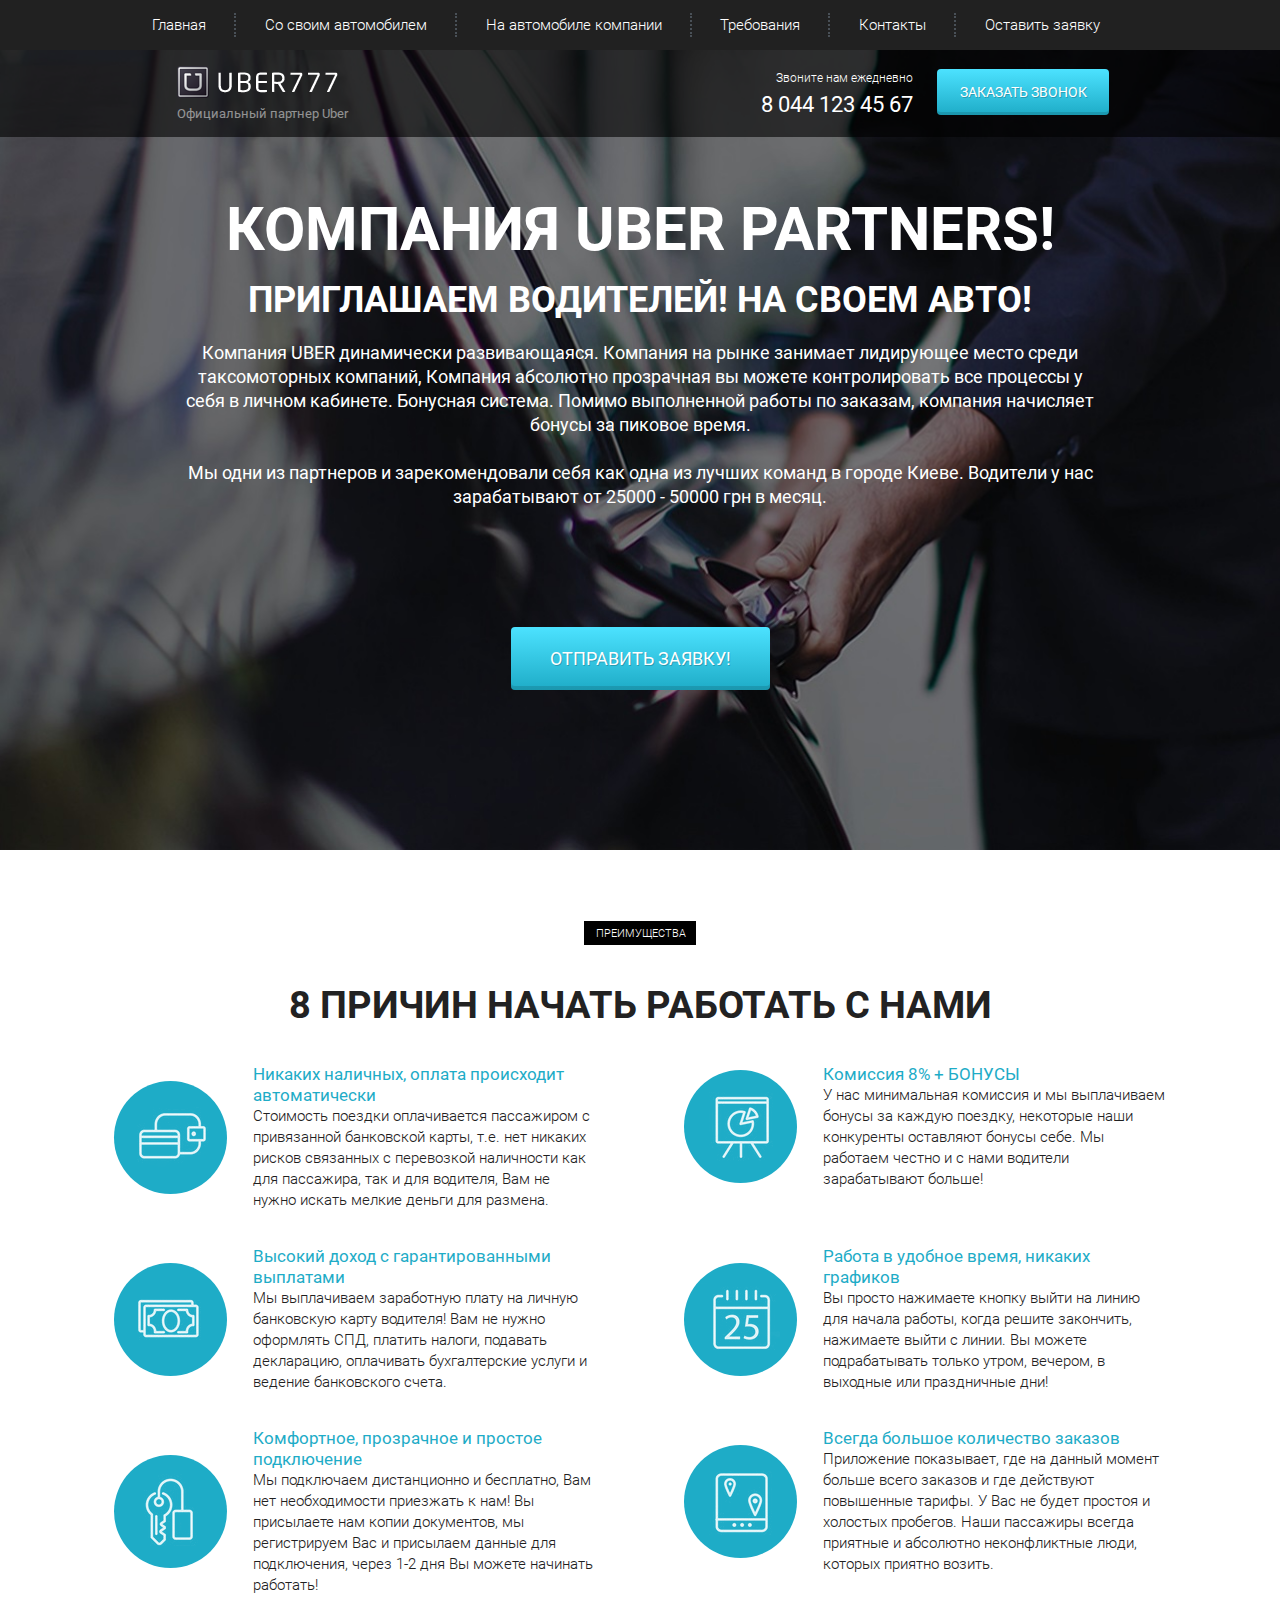
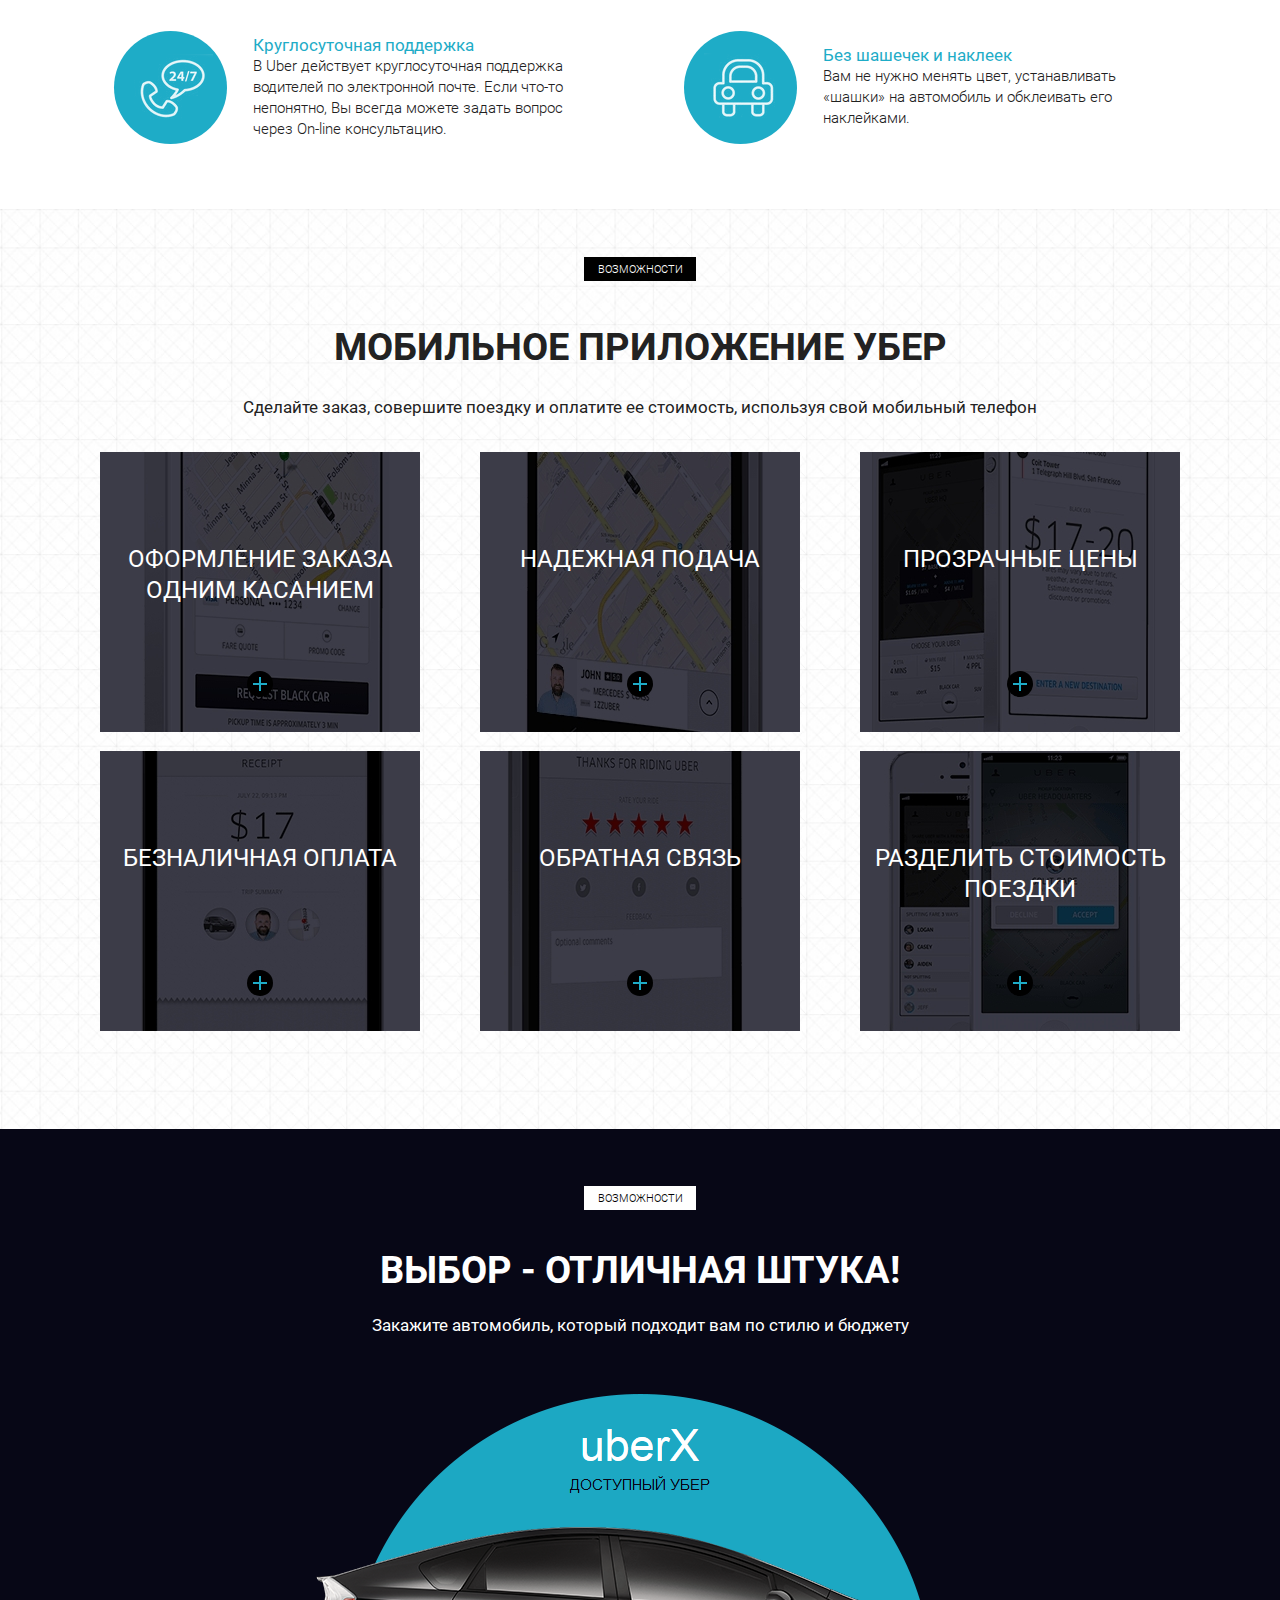
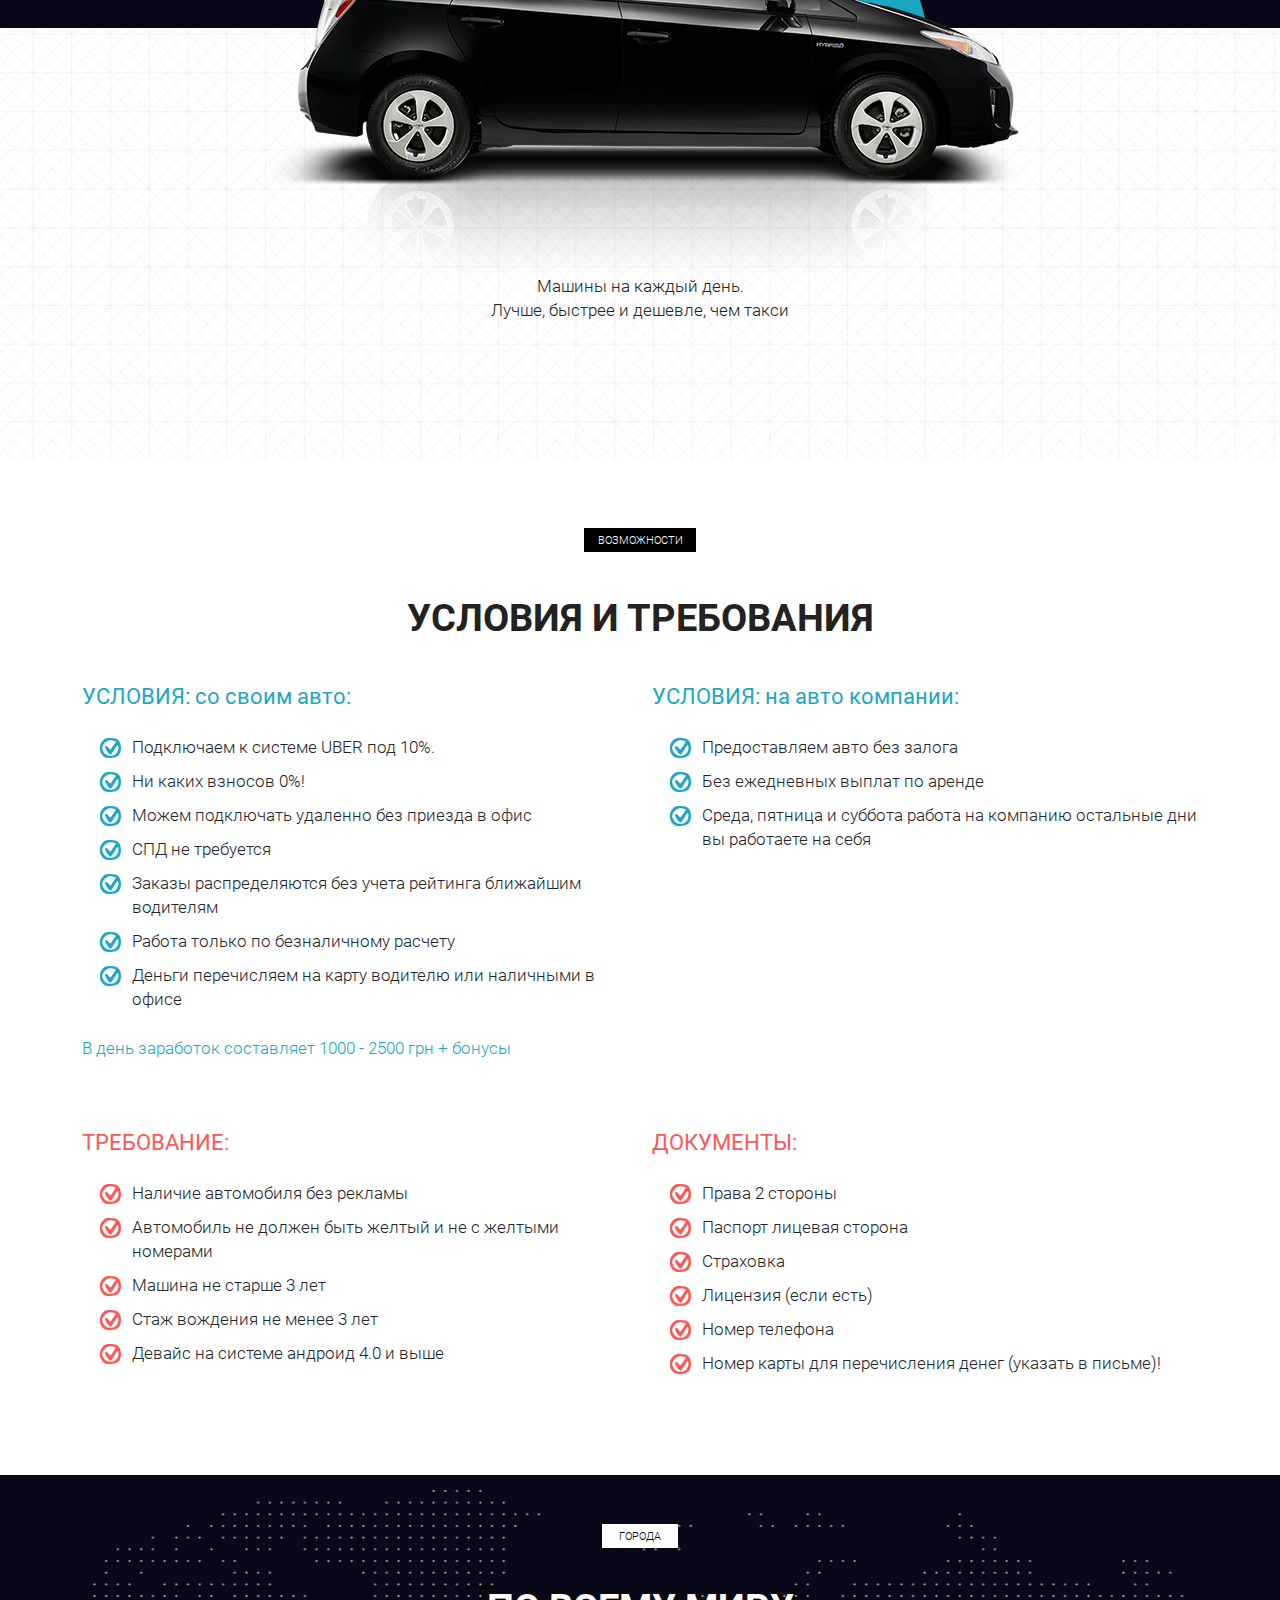
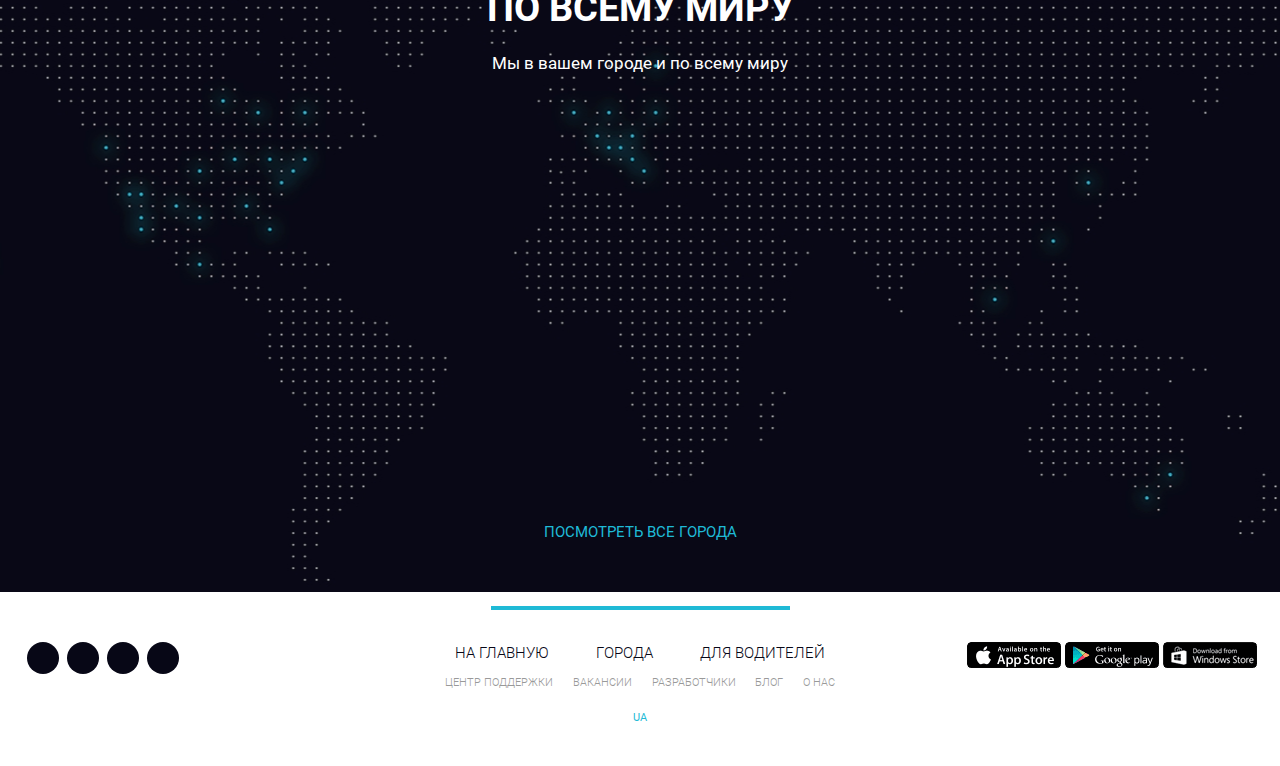
==== src/index.html @ 227ab631 "Add project" ====
<!--//-->
<!doctype html>
<html lang='ru' xmlns='http://www.w3.org/1999/html'>
<head>
   <meta charset='UTF-8'>
   <meta name='viewport' content='width=device-width, initial-scale=1'>
   <meta http-equiv='X-UA-Compatible' content='ie=edge'>

   <title>UBER</title>

   <link rel='shortcut icon' href='icons/favicon.ico' type='image/x-icon'>

   <link rel='stylesheet' href='css/fonts.css'>

   <link rel='stylesheet' href='css/bootstrap-reboot.min.css'>
   <link rel='stylesheet' href='css/bootstrap-grid.min.css'>

   <link rel='stylesheet' href='https://use.fontawesome.com/releases/v5.8.2/css/all.css'
         integrity='sha384-oS3vJWv+0UjzBfQzYUhtDYW+Pj2yciDJxpsK1OYPAYjqT085Qq/1cq5FLXAZQ7Ay' crossorigin='anonymous'>

   <link rel='stylesheet' href='scss/style.min.css'>


</head>

<body>

<header>
   <nav>
      <div class='container'>
         <!--ul.menu>li.menu_item*5>a.menu_link-->
         <ul class='menu'>
            <li class='menu_item'>
               <a href='#' class='menu_link'>Главная</a>
            </li>
            <li class='menu_item'>
               <a href='#require' class='menu_link'>Со своим автомобилем</a>
            </li>
            <li class='menu_item'>
               <a href='#require' class='menu_link'>На автомобиле компании</a>
            </li>
            <li class='menu_item'>
               <a href='#' class='menu_link'>Требования</a>
            </li>
            <li class='menu_item'>
               <a href='#' class='menu_link'>Контакты</a>
            </li>
            <li class='menu_item'>
               <a href='#' class='menu_link'>Оставить заявку</a>
            </li>
         </ul>
      </div>

      <div class='hamburger'>
         <span></span>
         <span></span>
         <span></span>
      </div>

   </nav>

   <div class='subheader'>
      <div class='container'>
         <div class='row'>
            <div class='col-6 col-md-4 offset-md-1'>
               <a href='#' class='subheader_logo'>
                  <img src='icons/logo.png' alt='logo'>
               </a>
               <div class='subheader_official'>Официальный партнер Uber</div>
            </div>

            <div class='xs-hidden col-md-3 offset-md-1 col-xl-2 offset-xl-2'>
               <div class='subheader_call'>
                  Звоните нам ежедневно
               </div>
               <a href='tel:80441234567' class='subheader_phone'>
                  8 044 123 45 67</a>
            </div>

            <div class='col-6 col-md-3'>
               <a href='tel:80441234567' class='xs-visible subheader_phone'>
                  8 044 123 45 67</a>
               <button class='subheader_btn'>заказать звонок</button>
            </div>

         </div>
      </div>
   </div>

</header>


<section class='promo'>
   <div class='container'>
      <div class='row'>
         <div class='col-md-12 offset-md-0 col-lg-10 offset-lg-1'>
            <h1 class='promo_header'>КОМПАНИЯ UBER PARTNERS!</h1>
            <h2 class='promo_subheader'>ПРИГЛАШАЕМ ВОДИТЕЛЕЙ! НА СВОЕМ АВТО!</h2>
            <div class='promo_descr'>
               Компания UBER динамически развивающаяся. Компания на рынке занимает
               лидирующее место среди таксомоторных компаний, Компания абсолютно прозрачная
               вы можете контролировать все процессы у себя в личном кабинете.
               Бонусная система. Помимо выполненной работы по заказам, компания начисляет
               бонусы за пиковое время.
               <br><br>
               Мы одни из партнеров и зарекомендовали себя как одна из лучших команд в
               городе Киеве. Водители у нас зарабатывают от 25000 - 50000 грн в месяц.
            </div>
            <button class='promo_btn'>ОТПРАВИТЬ ЗАЯВКУ!</button>
         </div>
      </div>
   </div>
</section>


<section class='reasons'>

   <div class='container'>

      <div class='label'>преимущества</div>
      <h2 class='title'>8 причин начать работать с нами</h2>

      <div class='row'>

         <div class='col-md-6'>
            <div class='reasons_block'>

               <div class='reasons_round'>
                  <img src='icons/reasons/reason_1.png' alt='reason'>
               </div>

               <div class='reasons_descr'>

                  <div class='reasons_subtitle'>Никаких наличных, оплата
                     происходит автоматически
                  </div>

                  <div class='reasons_text'>
                     Стоимость поездки оплачивается пассажиром с привязанной банковской карты,
                     т.е. нет никаких рисков связанных с перевозкой наличности как
                     для пассажира, так и для водителя, Вам не нужно искать
                     мелкие деньги для размена.
                  </div>

               </div>

            </div>
         </div>

         <div class='col-md-6'>
            <div class='reasons_block'>
               <div class='reasons_round'>
                  <img src='icons/reasons/reason_2.png' alt='reason'>
               </div>
               <div class='reasons_descr'>
                  <div class='reasons_subtitle'>Комиссия 8% + БОНУСЫ</div>
                  <div class='reasons_text'>
                     У нас минимальная комиссия и мы выплачиваем бонусы за каждую поездку, некоторые наши конкуренты
                     оставляют бонусы себе. Мы работаем честно и с нами водители зарабатывают больше!
                  </div>
               </div>
            </div>
         </div>
         <div class='col-md-6'>
            <div class='reasons_block'>
               <div class='reasons_round'>
                  <img src='icons/reasons/reason_3.png' alt='reason'>
               </div>
               <div class='reasons_descr'>
                  <div class='reasons_subtitle'>Высокий доход с гарантированными выплатами</div>
                  <div class='reasons_text'>
                     Мы выплачиваем заработную плату на личную банковскую карту водителя! Вам не нужно оформлять СПД, платить налоги, подавать декларацию, оплачивать бухгалтерские услуги и ведение банковского
                     счета.
                  </div>
               </div>
            </div>
         </div>
         <div class='col-md-6'>
            <div class='reasons_block'>
               <div class='reasons_round'>
                  <img src='icons/reasons/reason_4.png' alt='reason'>
               </div>
               <div class='reasons_descr'>
                  <div class='reasons_subtitle'>Работа в удобное время, никаких графиков</div>
                  <div class='reasons_text'>
                     Вы просто нажимаете кнопку выйти на линию для начала работы, когда решите закончить, нажимаете
                     выйти с линии. Вы можете подрабатывать только утром, вечером, в выходные или праздничные дни!
                  </div>
               </div>
            </div>
         </div>
         <div class='col-md-6'>
            <div class='reasons_block'>
               <div class='reasons_round'>
                  <img src='icons/reasons/reason_5.png' alt='reason'>
               </div>
               <div class='reasons_descr'>
                  <div class='reasons_subtitle'>Комфортное, прозрачное и простое подключение</div>
                  <div class='reasons_text'>
                     Мы подключаем дистанционно и бесплатно, Вам нет необходимости приезжать к нам! Вы присылаете нам
                     копии документов, мы регистрируем Вас и присылаем данные для подключения, через 1-2 дня Вы можете
                     начинать работать!
                  </div>
               </div>
            </div>
         </div>
         <div class='col-md-6'>
            <div class='reasons_block'>
               <div class='reasons_round'>
                  <img src='icons/reasons/reason_6.png' alt='reason'>
               </div>
               <div class='reasons_descr'>
                  <div class='reasons_subtitle'>Всегда большое количество заказов</div>
                  <div class='reasons_text'>
                     Приложение показывает, где на данный момент больше всего заказов и где действуют повышенные тарифы.
                     У Вас не будет простоя и холостых пробегов. Наши пассажиры всегда приятные и абсолютно
                     неконфликтные люди, которых приятно возить.
                  </div>
               </div>
            </div>
         </div>
         <div class='col-md-6'>
            <div class='reasons_block'>
               <div class='reasons_round'>
                  <img src='icons/reasons/reason_7.png' alt='reason'>
               </div>
               <div class='reasons_descr'>
                  <div class='reasons_subtitle'>Круглосуточная поддержка</div>
                  <div class='reasons_text'>
                     В Uber действует круглосуточная поддержка водителей по электронной почте. Если что-то непонятно, Вы
                     всегда можете задать вопрос через On-line консультацию.
                  </div>
               </div>
            </div>
         </div>

         <div class='col-md-6'>
            <div class='reasons_block'>
               <div class='reasons_round'>
                  <img src='icons/reasons/reason_8.png' alt='reason'>
               </div>
               <div class='reasons_descr'>
                  <div class='reasons_subtitle'>Без шашечек и наклеек</div>
                  <div class='reasons_text'>
                     Вам не нужно менять цвет, устанавливать «шашки» на автомобиль и обклеивать
                     его наклейками.
                  </div>
               </div>
            </div>
         </div>

      </div>
      <!--      выше дивка от row-->
   </div>
</section>


<section class='mobile'>
   <div class='container'>
      <div class='label'>Возможности</div>
      <div class='title'>мобильное приложение убер</div>
      <div class='subtitle'>
         Сделайте заказ, совершите поездку и оплатите ее стоимость,
         используя свой мобильный телефон
      </div>

      <div class='row'>

         <div class='col-md-6 col-lg-4'>
            <div class='mobile_item mobile_item_1'>
               <div class='mobile_item_subtitle'>оформление заказа одним касанием</div>
               <div class='mobile_item_plus'></div>
            </div>
         </div>

         <div class='col-md-6 col-lg-4 '>
            <div class='mobile_item mobile_item_2'>
               <div class='mobile_item_subtitle'>надежная подача</div>
               <div class='mobile_item_plus'></div>
            </div>
         </div>
         <div class='col-md-6 col-lg-4'>
            <div class='mobile_item mobile_item_3'>
               <div class='mobile_item_subtitle'>прозрачные цены</div>
               <div class='mobile_item_plus'></div>
            </div>
         </div>
         <div class='col-md-6 col-lg-4'>
            <div class='mobile_item mobile_item_4'>
               <div class='mobile_item_subtitle'>безналичная оплата</div>
               <div class='mobile_item_plus'></div>
            </div>
         </div>
         <div class='col-md-6 col-lg-4'>
            <div class='mobile_item mobile_item_5'>
               <div class='mobile_item_subtitle'>обратная связь</div>
               <div class='mobile_item_plus'></div>
            </div>
         </div>
         <div class='col-md-6 col-lg-4'>
            <div class='mobile_item mobile_item_6'>
               <div class='mobile_item_subtitle'>разделить стоимость поездки</div>
               <div class='mobile_item_plus'></div>
            </div>
         </div>
         <!-- .col-md-4*6>.mobile_item>.mobile_item_subtitle+.mobile_item_plus>img-->
      </div>


   </div>

</section>


<section class='choice'>
   <div class='container'>

      <div class='black'></div>
      <div class='label label_white'>возможности</div>
      <h2 class='title title_white hidden-320'>Выбор - отличная штука!</h2>
      <div class='subtitle subtitle_white hidden-320'>
         Закажите автомобиль, который подходит вам по стилю и бюджету
      </div>

      <img src='img/car.png' alt='uber car' class='choice_img'>
      <div class='choice_descr'>
         Машины на каждый день.<br>
         Лучше, быстрее и дешевле, чем такси
      </div>

   </div>
</section>


<section class='require' id='require'>
   <div class='container'>

      <div class='label'>Возможности</div>
      <div class='title'>условия и требования</div>

      <div class='row'>

         <div class='col-md-6'>
            <div class='require_block'>
               <div class='require_title'>УСЛОВИЯ: со своим авто:</div>
               <ul class='require_list'>
                  <li>Подключаем к системе UBER под 10%.</li>
                  <li>Ни каких взносов 0%!</li>
                  <li>Можем подключать удаленно без приезда в офис</li>
                  <li>СПД не требуется</li>
                  <li>Заказы распределяются без учета рейтинга ближайшим водителям
                  </li>
                  <li>Работа только по безналичному расчету</li>
                  <li>Деньги перечисляем на карту водителю или наличными в офисе
                  </li>
               </ul>
               <div class='require_descr'>
                  В день заработок составляет 1000 - 2500 грн + бонусы
               </div>
            </div>
         </div>

         <div class='col-md-6'>
            <div class='require_block'>
               <div class='require_title'>УСЛОВИЯ: на авто компании:</div>
               <ul class='require_list'>
                  <li>Предоставляем авто без залога</li>
                  <li>Без ежедневных выплат по аренде</li>
                  <li>Среда, пятница и суббота работа на компанию остальные
                     дни вы работаете на себя
                  </li>
               </ul>
            </div>
         </div>

         <div class='col-md-6'>
            <div class='require_block require_block_nmb warning'>
               <div class='require_title'>ТРЕБОВАНИЕ:</div>
               <ul class='require_list'>
                  <li>Наличие автомобиля без рекламы</li>
                  <li>Автомобиль не должен быть желтый и не с желтыми номерами</li>
                  <li>Машина не старше 3 лет</li>
                  <li>Стаж вождения не менее 3 лет</li>
                  <li>Девайс на системе андроид 4.0 и выше</li>
               </ul>
            </div>
         </div>

         <div class='col-md-6'>
            <div class='require_block require_block_nmb warning'>
               <div class='require_title'>ДОКУМЕНТЫ:</div>
               <ul class='require_list'>
                  <li>Права 2 стороны</li>
                  <li>Паспорт лицевая сторона</li>
                  <li>Страховка</li>
                  <li>Лицензия (если есть)</li>
                  <li>Номер телефона</li>
                  <li>Номер карты для перечисления денег (указать в письме)!</li>
               </ul>
            </div>
         </div>

      </div>
   </div>
</section>


<section class='world'>
   <div class='container'>
      <div class='label label_white label_min'>города</div>
      <h2 class='title title_white'>По всему миру</h2>
      <div class='subtitle subtitle_white'>Мы в вашем городе и по всему миру</div>

      <a href='#' class='world_link'>посмотреть все города</a>
   </div>
</section>


<footer class='footer'>
   <div class='footer_divider'></div>
   <div class='footer_wrapper'>
      <!-- Если не оборачивать каждый блок в обертку - получится криво -->
      <div>
         <div class='footer_social'>
            <a href='#' class='footer_social_item'>
               <i class='fab fa-facebook-f'></i>
            </a>
            <a href='#' class='footer_social_item'>
               <i class='fab fa-twitter'></i>
            </a>
            <a href='#' class='footer_social_item'>
               <i class='fab fa-linkedin'></i>
            </a>
            <a href='#' class='footer_social_item'>
               <i class='fab fa-instagram'></i>
            </a>
         </div>
      </div>

      <div>
         <div class='footer_links'>
            <div class='footer_links_main'>
               <a href='#'>на главную</a>
               <a href='#'>города</a>
               <a href='#'>для водителей</a>
            </div>
            <div class='footer_links_sub'>
               <a href='#'>центр поддержки</a>
               <a href='#'>вакансии</a>
               <a href='#'>разработчики</a>
               <a href='#'>блог</a>
               <a href='#'>о нас</a>
            </div>
            <a href='#' class='footer_links_lang'>UA</a>
         </div>
      </div>

      <div>
         <div class='footer_mobile'>
            <a href='#'>
               <img src='img/app_store.png' alt='App Store'>
            </a>
            <a href='#'>
               <img src='img/google_play.png' alt='Google play'>
            </a>
            <a href='#'>
               <img src='img/windows_store.png' alt='Windows store'>
            </a>
         </div>
      </div>

   </div>
</footer>


<!--<script defer src='js/bootstrap.min.js'></script>-->

<script defer src='js/script.js'></script>

</body>
</html>
---- src/css/fonts.css ----
/*//*/
/*//*/
/* https://transfonter.org */
/*//        */

@font-face {
   font-family: 'Roboto';
   src: url('../fonts/Roboto-Light.woff2') format('woff2'),
   url('../fonts/Roboto-Light.woff') format('woff');
   font-weight: 300;
   font-style: normal;
   font-display: swap;
}

@font-face {
   font-family: 'Roboto';
   src: url('../fonts/Roboto-Regular.woff2') format('woff2'),
   url('../fonts/Roboto-Regular.woff') format('woff');
   font-weight: 400;
   font-style: normal;
   font-display: swap;
}

@font-face {
   font-family: 'Roboto';
   src: url('../fonts/Roboto-Bold.woff2') format('woff2'),
   url('../fonts/Roboto-Bold.woff') format('woff');
   font-weight: 700;
   font-style: normal;
   font-display: swap;
}
---- src/scss/style.min.css ----
*{font-family:"Roboto",sans-serif}a{color:#007bff;text-decoration:none;background-color:rgba(0,0,0,0)}header{position:relative;height:50px}nav{height:50px;background:#212121;position:fixed;width:100%;z-index:5}.hamburger{display:none}.menu{display:flex;justify-content:space-between;padding:13px 70px;margin:0;list-style-type:none}.menu_link{color:#fff;font-weight:300;font-size:15px}.menu_link:hover{text-decoration:none;color:#1eacc7}.menu_item{border-right:2px dotted #495057;padding-right:28px}.menu_item:last-child{border-right:none}.subheader{height:87px;background:rgba(0,0,0,.6);position:absolute;width:100%;top:50px}.subheader_logo img{max-width:100%;margin-top:16px}.subheader_official{margin-top:6px;color:#fff;opacity:.5;font-size:13px;font-weight:400}.subheader_call{font-weight:300;font-size:12px;color:#fff;margin-top:19px;text-align:right}.subheader_phone{font-weight:400;font-size:22px;text-transform:uppercase;color:#fff;display:block;text-align:right;margin-top:1px;text-decoration:none}.subheader_phone:hover{text-decoration:none;color:#1eacc7}.subheader_btn{margin-top:19px;width:172px;height:46px;box-shadow:inset 0 -3px 0 rgba(0,0,0,.12);border:none;border-radius:4px;background-image:linear-gradient(to top, #1eacc7 0%, #4ce2ff 100%);text-shadow:1px 1px 0 rgba(0,0,0,.21);color:#fff;font-size:14px;font-weight:400;text-transform:uppercase}.subheader_btn:hover{background-image:none;background-color:#1eacc7}.promo{min-height:800px;background:url("../img/bg/main_bg2.jpg") center center/cover no-repeat;padding:150px 0 135px 0}.promo_header{color:#fff;font-weight:700;text-transform:uppercase;font-size:60px;text-align:center;line-height:60px;margin-top:0}.promo_subheader{color:#fff;font-weight:700;text-transform:uppercase;font-size:36px;text-align:center;line-height:36px;margin:22px 0 0 0}.promo_descr{color:#fff;font-size:18px;font-weight:400;line-height:24px;text-align:center;margin-top:23px}.promo_btn{display:block;margin:118px auto 0 auto;width:259px;height:63px;box-shadow:inset 0 -4px 0 rgba(0,0,0,.12);border:none;border-radius:4px;background-image:linear-gradient(to top, #1eacc7 0%, #4ce2ff 100%);text-shadow:1px 1px 0 rgba(0,0,0,.21);color:#fff;font-size:18px;font-weight:400;text-transform:uppercase}.promo_btn:hover{background-image:none;background-color:#1eacc7}.label{position:relative;margin:0 auto;height:24px;width:112px;padding:5px 12px;background-color:#000;color:#fff;font-size:11px;font-weight:300;text-transform:uppercase;text-align:center;z-index:2}.label_white{background-color:#fff;color:#000}.label_min{width:76px}.title{position:relative;margin-bottom:0;margin-top:38px;color:#222;font-size:38px;font-weight:700;text-transform:uppercase;text-align:center;z-index:2}.title_white{color:#fff}.subtitle{position:relative;color:#222;font-weight:400;font-size:17px;margin-top:19px;text-align:center;z-index:2}.subtitle_white{color:#fff}.reasons{padding:71px 0 65px 0}.reasons_block{display:flex;justify-content:center;align-items:center;margin-top:35px}.reasons_round{display:flex;justify-content:center;align-items:center;margin-right:26px;width:113px;height:113px;background-color:#1eacc7;border-radius:100%}.reasons_descr{width:343px}.reasons_subtitle{line-height:21px;color:#1eacc7;font-size:17px;font-weight:400}.reasons_text{color:#202020;font-size:15px;font-weight:300;line-height:21px}.mobile{min-height:864px;padding:48px 0 79px 0;background:url("../img/bg/mobile_app.png") center center/cover no-repeat}.mobile .row{margin-top:32px}.mobile_item{position:relative;width:320px;height:280px;margin:0 auto 19px auto;padding-top:92px}.mobile_item_1{background:url("../img/bg/mobile_screen_1.jpg") center center/cover no-repeat}.mobile_item_2{background:url("../img/bg/mobile_screen_2.jpg") center center/cover no-repeat}.mobile_item_3{background:url("../img/bg/mobile_screen_3.jpg") center center/cover no-repeat}.mobile_item_4{background:url("../img/bg/mobile_screen_4.jpg") center center/cover no-repeat}.mobile_item_5{background:url("../img/bg/mobile_screen_5.jpg") center center/cover no-repeat}.mobile_item_6{background:url("../img/bg/mobile_screen_6.jpg") center center/cover no-repeat}.mobile_item_subtitle{color:#fff;font-weight:400;font-size:24px;line-height:31px;text-align:center;text-transform:uppercase}.mobile_item_plus{position:absolute;left:50%;transform:translateX(-50%);bottom:35px;display:flex;justify-content:center;align-items:center;width:26px;height:26px;background:#000;border-radius:100%;cursor:pointer}.mobile_item_plus:before{content:"";display:block;width:14px;height:2px;background-color:#1eacc7;transition:.5s all}.mobile_item_plus:after{position:absolute;content:"";display:block;width:2px;height:14px;background-color:#1eacc7;transition:.5s all}.mobile_item_plus:hover:before,.mobile_item_plus:hover:after{background-color:#ff5656}.choice{position:relative;min-height:895px;padding:57px 0 138px 0;background:url("../img/bg/mobile_app.png") center center/cover no-repeat}.choice .black{position:absolute;top:0;left:0;height:499px;width:100%;background-color:#070716;z-index:1}.choice_img{position:relative;display:block;margin:56px auto 0 auto;z-index:2}.choice_descr{text-align:center;color:#222;font-size:17px;font-weight:300;line-height:24px}.require{padding:68px 0 84px 0}.require_block{margin:33px 0}.require_block_nmb{margin-bottom:0}.require_title{color:#1ca8c3;font-size:22px;font-weight:400}.require_list{list-style-type:none;padding-left:50px;margin-top:22px}.require_list li{position:relative;font-size:17px;font-weight:300;line-height:24px;margin-bottom:10px}.require_list li:before{position:absolute;left:-32px;top:3px;content:"";width:21px;height:20px;background:url("../icons/check_blue.svg") center center/cover no-repeat}.require_descr{margin-top:25px;font-size:17px;font-weight:300;line-height:24px;color:#1ca8c3}.require .warning .require_title{color:#ff5656}.require .warning .require_list li:before{background:url("../icons/check_red.svg") center center/cover no-repeat}.world{position:relative;min-height:717px;padding:49px 0;background:url("../img/bg/map.jpg") center center/cover no-repeat}.world_link{position:absolute;left:50%;transform:translateX(-50%);bottom:49px;color:#1fbad6;font-size:15px;font-weight:400;text-transform:uppercase}.world_link:hover{text-decoration:none;color:#fff}.footer{padding:14px 23px 39px 23px}.footer_divider{width:299px;height:4px;background-color:#1fbad6;margin:0 auto}.footer_wrapper{display:flex;justify-content:space-between;align-items:flex-start;padding-top:32px}.footer_wrapper>div{width:33%}.footer_wrapper>div:nth-child(3){display:flex;justify-content:flex-end}.footer_social{width:160px;display:flex;justify-content:space-between}.footer_social_item{display:flex;justify-content:center;align-items:center;margin:0 4px;width:32px;height:32px;background-color:#070716;border-radius:100%;text-decoration:none}.footer_social_item i{color:#fff}.footer_social_item:hover{background-color:#1eacc7}.footer_links{width:390px;margin:0 auto}.footer_links_main{display:flex;justify-content:space-between;padding:0 10px}.footer_links_main a{color:#070716;font-size:15px;font-weight:300;text-transform:uppercase}.footer_links_sub{display:flex;justify-content:space-between;margin-top:10px}.footer_links_sub a{color:#999;font-size:11px;font-weight:300;text-transform:uppercase}.footer_links_lang{display:block;text-align:center;margin-top:19px;color:#1fbad6;font-size:11px;font-weight:400;text-transform:uppercase}.footer_mobile a{text-decoration:none}.xs-visible{display:none}@media(max-width: 1199px){.menu_item{padding-right:20px}.menu_link{font-size:13px}.promo_header{font-size:50px}.reasons_block{align-items:flex-start}.reasons_descr{width:300px}.mobile_item{width:290px}.mobile_item_subtitle{font-size:22px}.choice{padding:55px 0;min-height:840px}.require br{display:none}.footer_wrapper>div{width:50%}.footer_wrapper>div:nth-child(1){width:25%}.footer_wrapper>div:nth-child(3){width:25%;display:flex;justify-content:flex-end}.footer_mobile{display:flex}.footer_mobile a{margin:0 3px}.footer_mobile a img{width:100%}}@media(max-width: 991px){.title{font-size:28px}.menu_item{padding-right:8px}.menu_link{font-size:10px}.subheader{color:green}.subheader_official{font-size:11px}.subheader_phone{font-size:18px}.subheader .subheader_btn{margin-top:21px;width:100%;height:40px}.promo_header{font-size:40px}.promo .promo_subheader{font-size:30px}.reasons_block{flex-direction:column;align-items:center}.reasons_round{margin-right:0}.reasons_descr{margin-top:20px;width:300px}.choice{min-height:800px}.choice .choice_img{width:100%}.world{min-height:650px}.footer_wrapper{flex-wrap:wrap}.footer_wrapper>div{width:100%;display:flex;justify-content:center;margin-bottom:20px}.footer_wrapper>div:nth-child(1){width:100%}.footer_wrapper>div:nth-child(3){width:100%;justify-content:center}}@media(max-width: 767px){.menu{position:fixed;top:0;left:-100%;flex-direction:column;justify-content:center;align-items:center;width:50%;height:100vh;padding:20px 15px;background-color:rgba(0,0,0,.8);transition:.6s all}.menu_active{left:0}.menu_item{padding-right:0;border:none;margin:10px 0}.menu .menu_link{font-size:20px;text-decoration:none}.hamburger{position:absolute;display:block;top:50%;right:10px;transform:translateY(-50%);width:26px;height:12px}.hamburger span{display:block;height:2px;width:100%;background-color:#fff;margin-bottom:2px;transition:.5s all}.hamburger_active span{margin-bottom:-2px}.hamburger_active span:nth-child(1){transform:translateY(3px) rotate(-45deg)}.hamburger_active span:nth-child(2){display:none}.hamburger_active span:nth-child(3){transform:translateY(3px) rotate(45deg)}.xs-hidden{display:none}.xs-visible{display:block}.subheader .subheader_phone{display:block;margin-top:8px;color:#fff;font-size:16px;font-weight:400;text-transform:uppercase;text-align:center}.subheader .subheader_btn{display:block;margin:5px auto 0 auto;width:200px;height:40px}.promo_header{line-height:45px}.reasons{padding:40px 0}.reasons .reasons_descr{width:350px}.reasons .reasons_subtitle{text-align:center}.reasons .reasons_text{margin-top:10px}.mobile{padding:40px 0}.choice{min-height:600px;padding:40px 0}.require{padding:40px 0}.world{min-height:450px}}@media(max-width: 575px){nav{height:30px}header{height:30px}.title{font-size:16px;margin-top:15px;line-height:16px}.subtitle{font-size:14px;line-height:21px;margin-top:11px}.subheader{height:60px;top:30px}.subheader .subheader_official{display:none}.subheader .subheader_logo img{margin-top:22px}.subheader .subheader_phone{font-weight:400;font-size:12px;text-transform:uppercase;margin-top:6px}.subheader .subheader_btn{width:110px;height:22px;font-size:10px;margin-top:5px}.subheader .subheader_btn:hover{background-image:linear-gradient(to top, #1eacc7 0%, #4ce2ff 100%)}.promo{min-height:400px;padding:93px 0 35px 0}.promo .promo_descr{display:none}.promo .promo_header{font-size:30px;padding:0 24px;line-height:35px}.promo .promo_subheader{font-size:20px;margin-top:33px;padding:0 10px;line-height:30px}.promo .promo_btn{width:210px;height:50px;margin-top:72px;font-size:16px}.promo .promo_btn:hover{background-image:linear-gradient(to top, #1eacc7 0%, #4ce2ff 100%)}.menu{width:85%}.menu .menu_item{width:100%;text-align:center;padding:5px}.menu .menu_link{display:block}.reasons{padding:22px 0 36px 0}.reasons .reasons_block{margin-top:26px}.reasons .reasons_round{width:100px;height:100px}.reasons .reasons_descr{width:100%;margin-top:27px}.reasons .reasons_subtitle{font-size:16px;text-align:left}.reasons_text{margin-top:0}.mobile{padding:20px 0 40px 0}.mobile .mobile .row{margin-top:30px}.mobile .mobile_item{height:254px;padding:81px 40px 0 40px}.mobile .mobile_item_subtitle{font-size:18px;line-height:31px}.mobile .mobile_item_plus{bottom:28px}.mobile .mobile_item_plus:hover:before,.mobile .mobile_item_plus:hover:after{background-color:#1eacc7}.choice{padding:25px 0 33px 0;min-height:390px;background:#000}.choice .choice_img{margin-top:35px}.choice .choice_descr{margin-top:23px;color:#fff;font-size:17px;font-weight:300;line-height:24px}.choice .black{display:none}.hidden-320{display:none}.require{padding:25px}.require .require_block{margin:30px 0 0 0}.require .require_title{font-size:16px}.require .require_list{padding-left:30px;margin-top:5px}.require .require_list li{font-size:14px;margin-bottom:5px;line-height:20px}.require .require_descr{font-size:14px;margin-top:15px}.world{min-height:360px;padding:25px 0 30px 0}.world .world_link{width:200px;display:block;bottom:30px;line-height:15px}.footer{padding:25px 0 20px 0}.footer .footer_divider{width:253px;margin:0 auto}.footer .footer_wrapper{padding-top:22px}.footer .footer_wrapper>div{margin-bottom:20px}.footer .footer_wrapper>div:nth-child(1){order:2}.footer .footer_wrapper>div:nth-child(2){order:1}.footer .footer_wrapper>div:nth-child(3){order:3}.footer .footer_links{width:290px}.footer .footer_links_main{padding:0;font-size:14px}.footer .footer_links_sub{flex-wrap:wrap;justify-content:center}.footer .footer_links_sub a{margin:0 7px}.footer .footer_links_lang{margin-top:10px}}/*# sourceMappingURL=style.min.css.map */
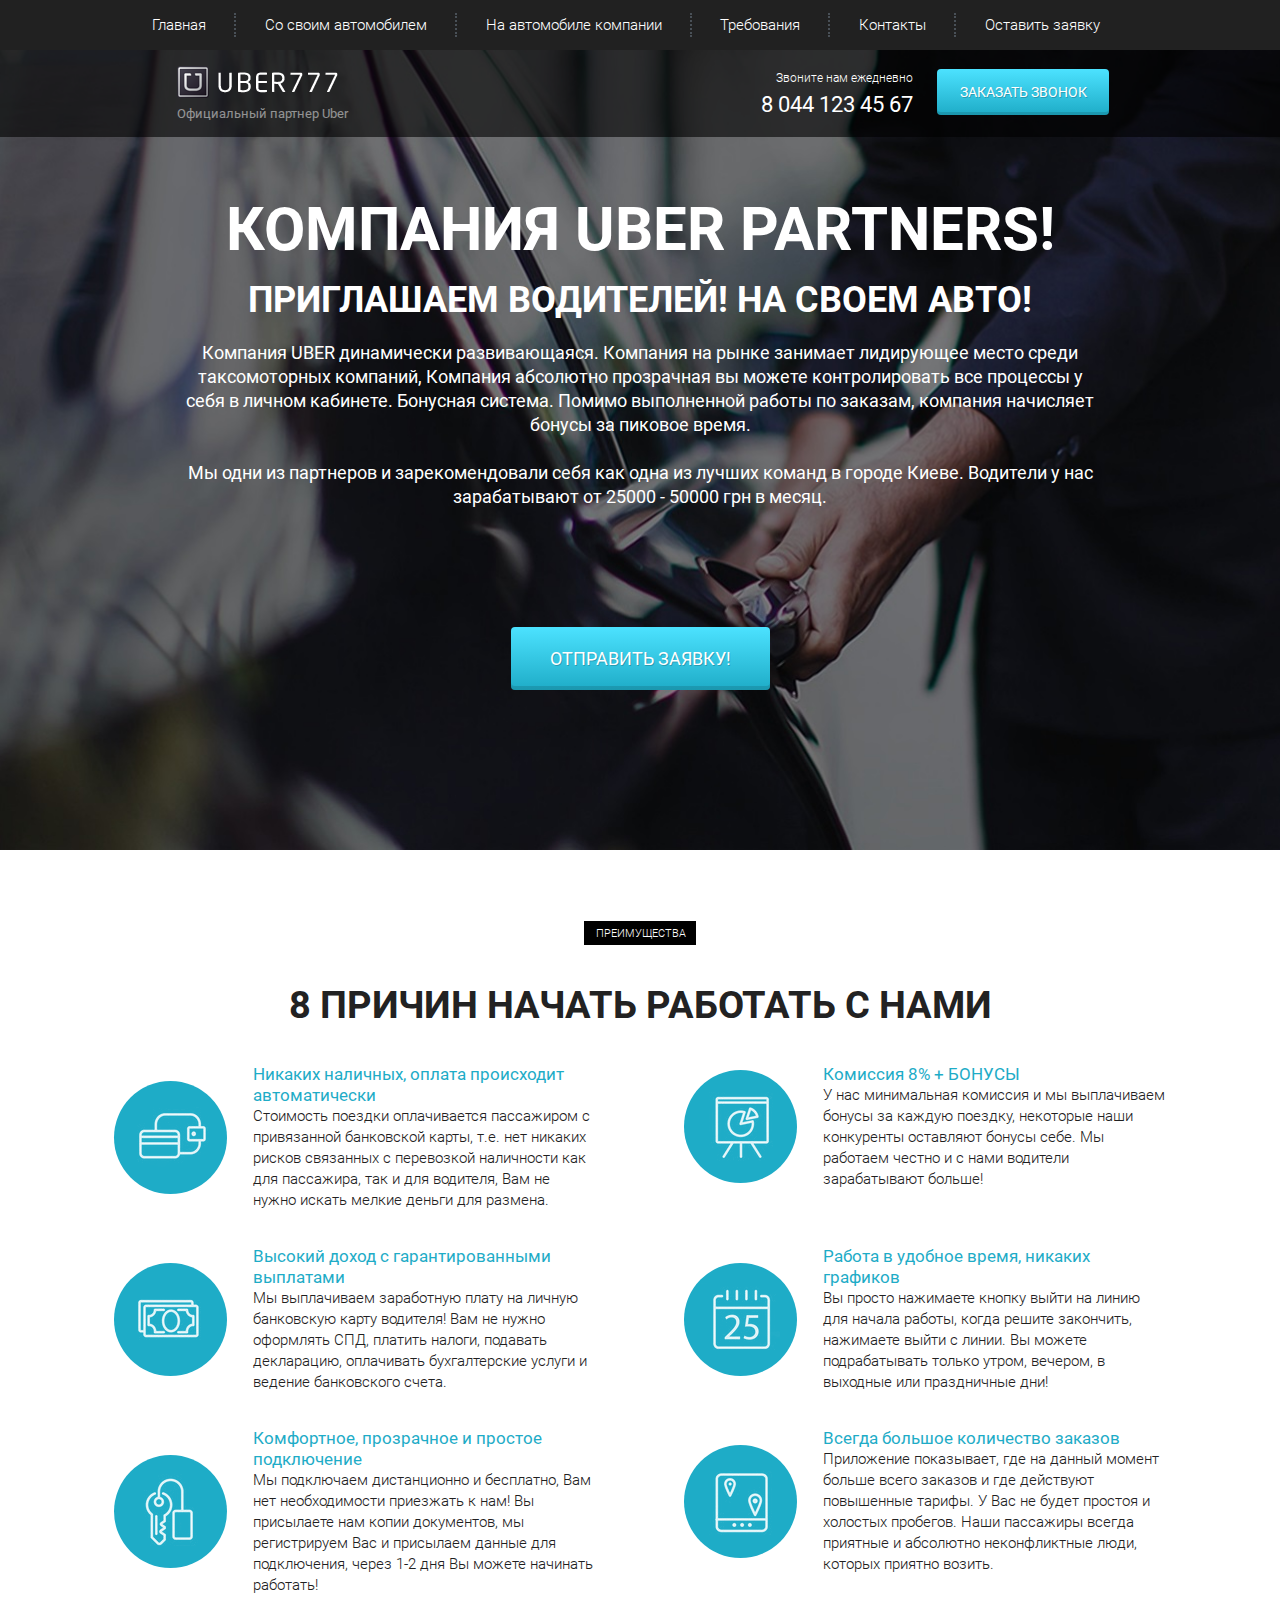
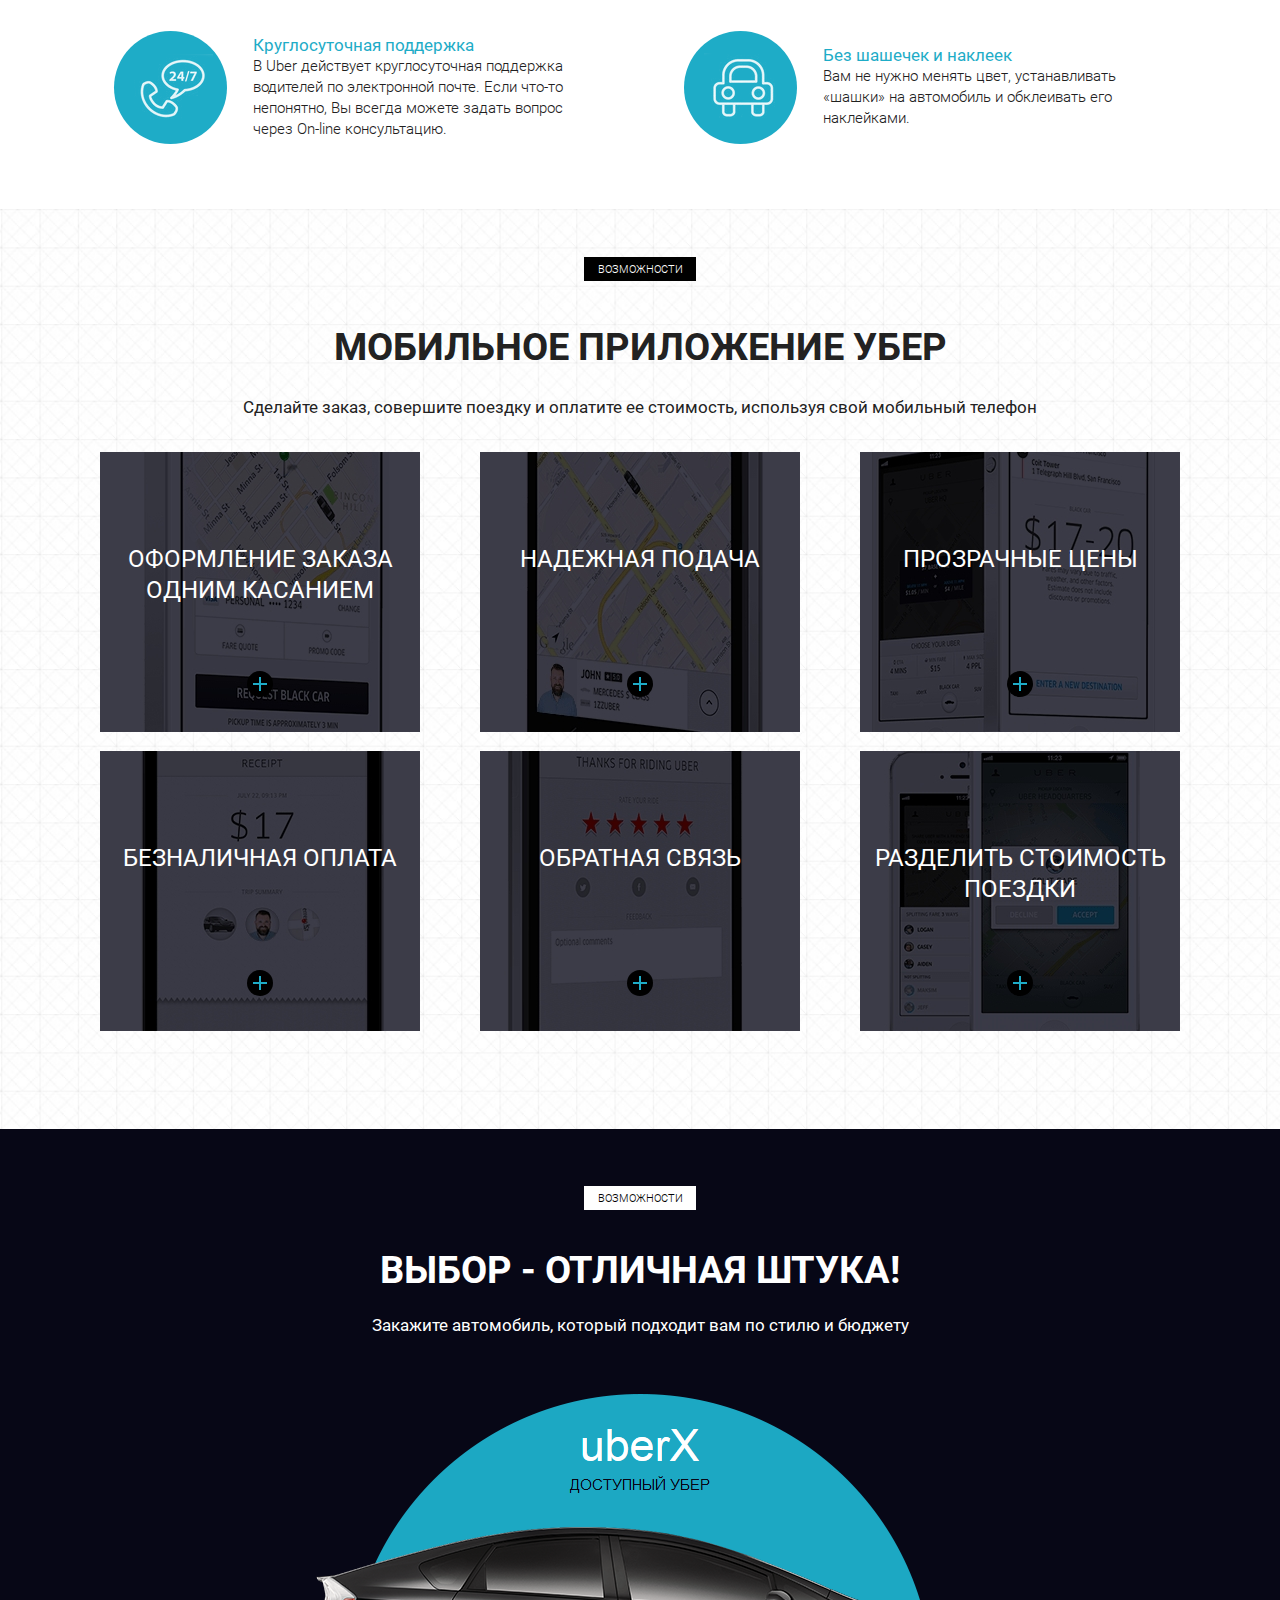
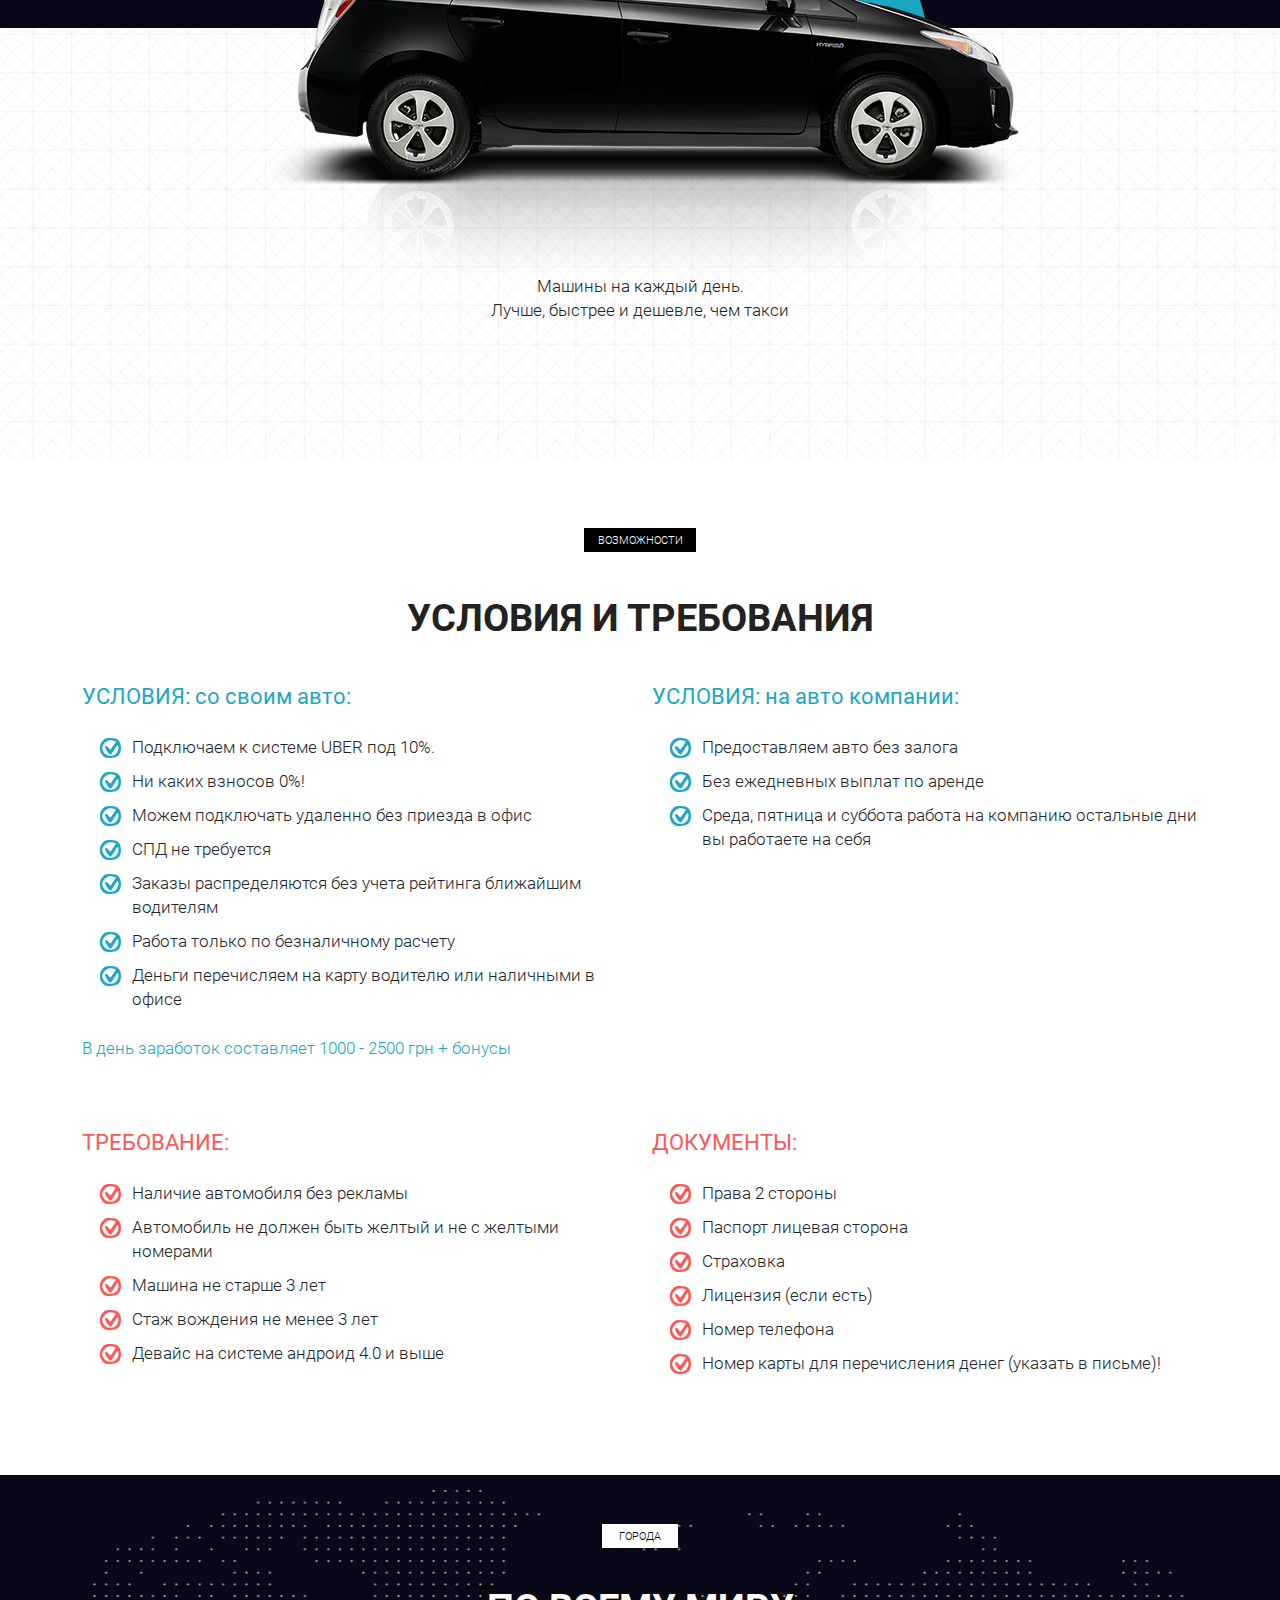
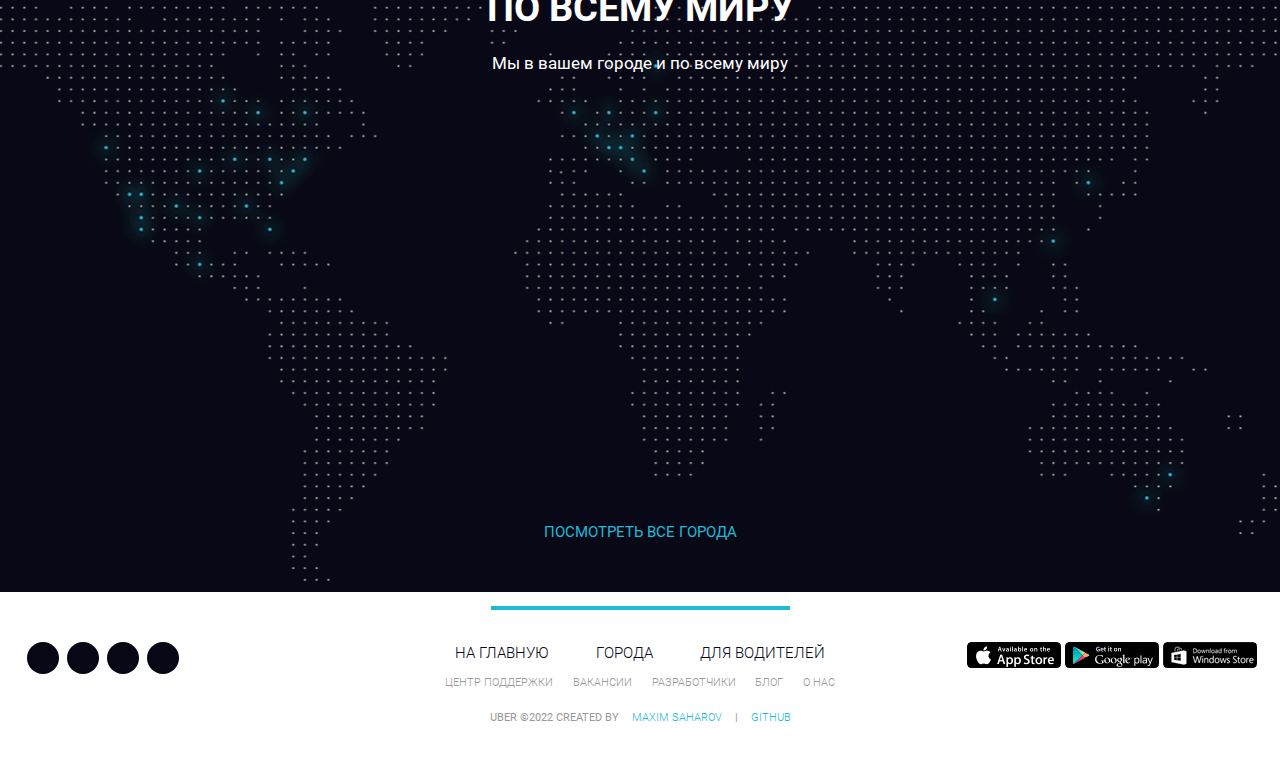
==== commit e1e704a0: "edit README.md and index.html" ====
--- a/src/index.html
+++ b/src/index.html
@@ -43,7 +43,7 @@
                <a href='#' class='menu_link'>Требования</a>
             </li>
             <li class='menu_item'>
-               <a href='#' class='menu_link'>Контакты</a>
+               <a href='#footer' class='menu_link'>Контакты</a>
             </li>
             <li class='menu_item'>
                <a href='#' class='menu_link'>Оставить заявку</a>
@@ -169,7 +169,8 @@
                <div class='reasons_descr'>
                   <div class='reasons_subtitle'>Высокий доход с гарантированными выплатами</div>
                   <div class='reasons_text'>
-                     Мы выплачиваем заработную плату на личную банковскую карту водителя! Вам не нужно оформлять СПД, платить налоги, подавать декларацию, оплачивать бухгалтерские услуги и ведение банковского
+                     Мы выплачиваем заработную плату на личную банковскую карту водителя! Вам не нужно оформлять СПД,
+                     платить налоги, подавать декларацию, оплачивать бухгалтерские услуги и ведение банковского
                      счета.
                   </div>
                </div>
@@ -416,7 +417,7 @@
 </section>
 
 
-<footer class='footer'>
+<footer class='footer' id='footer'>
    <div class='footer_divider'></div>
    <div class='footer_wrapper'>
       <!-- Если не оборачивать каждый блок в обертку - получится криво -->
@@ -451,7 +452,34 @@
                <a href='#'>блог</a>
                <a href='#'>о нас</a>
             </div>
-            <a href='#' class='footer_links_lang'>UA</a>
+
+
+            <div class='footer_links_lang'>
+
+               Uber ©2022 Created by
+
+               <a
+                  href='https://maxim-saharov.com.ua'
+                  target='_blank' rel='noopener noreferrer'
+                  class='pad-left-10px'
+               >
+                  Maxim Saharov
+               </a>
+
+               <span class='pad-left-10px'>|</span>
+
+               <a
+                  href='https://github.com/maxim-saharov/LandingUber'
+                  target='_blank' rel='noopener noreferrer'
+                  class='pad-left-10px'
+               >
+                  GitHub
+               </a>
+            </div>
+
+            <!--            <a href='#' class='footer_links_lang'>UA</a>-->
+
+
          </div>
       </div>
 
--- a/src/scss/style.min.css
+++ b/src/scss/style.min.css
@@ -1 +1 @@
-*{font-family:"Roboto",sans-serif}a{color:#007bff;text-decoration:none;background-color:rgba(0,0,0,0)}header{position:relative;height:50px}nav{height:50px;background:#212121;position:fixed;width:100%;z-index:5}.hamburger{display:none}.menu{display:flex;justify-content:space-between;padding:13px 70px;margin:0;list-style-type:none}.menu_link{color:#fff;font-weight:300;font-size:15px}.menu_link:hover{text-decoration:none;color:#1eacc7}.menu_item{border-right:2px dotted #495057;padding-right:28px}.menu_item:last-child{border-right:none}.subheader{height:87px;background:rgba(0,0,0,.6);position:absolute;width:100%;top:50px}.subheader_logo img{max-width:100%;margin-top:16px}.subheader_official{margin-top:6px;color:#fff;opacity:.5;font-size:13px;font-weight:400}.subheader_call{font-weight:300;font-size:12px;color:#fff;margin-top:19px;text-align:right}.subheader_phone{font-weight:400;font-size:22px;text-transform:uppercase;color:#fff;display:block;text-align:right;margin-top:1px;text-decoration:none}.subheader_phone:hover{text-decoration:none;color:#1eacc7}.subheader_btn{margin-top:19px;width:172px;height:46px;box-shadow:inset 0 -3px 0 rgba(0,0,0,.12);border:none;border-radius:4px;background-image:linear-gradient(to top, #1eacc7 0%, #4ce2ff 100%);text-shadow:1px 1px 0 rgba(0,0,0,.21);color:#fff;font-size:14px;font-weight:400;text-transform:uppercase}.subheader_btn:hover{background-image:none;background-color:#1eacc7}.promo{min-height:800px;background:url("../img/bg/main_bg2.jpg") center center/cover no-repeat;padding:150px 0 135px 0}.promo_header{color:#fff;font-weight:700;text-transform:uppercase;font-size:60px;text-align:center;line-height:60px;margin-top:0}.promo_subheader{color:#fff;font-weight:700;text-transform:uppercase;font-size:36px;text-align:center;line-height:36px;margin:22px 0 0 0}.promo_descr{color:#fff;font-size:18px;font-weight:400;line-height:24px;text-align:center;margin-top:23px}.promo_btn{display:block;margin:118px auto 0 auto;width:259px;height:63px;box-shadow:inset 0 -4px 0 rgba(0,0,0,.12);border:none;border-radius:4px;background-image:linear-gradient(to top, #1eacc7 0%, #4ce2ff 100%);text-shadow:1px 1px 0 rgba(0,0,0,.21);color:#fff;font-size:18px;font-weight:400;text-transform:uppercase}.promo_btn:hover{background-image:none;background-color:#1eacc7}.label{position:relative;margin:0 auto;height:24px;width:112px;padding:5px 12px;background-color:#000;color:#fff;font-size:11px;font-weight:300;text-transform:uppercase;text-align:center;z-index:2}.label_white{background-color:#fff;color:#000}.label_min{width:76px}.title{position:relative;margin-bottom:0;margin-top:38px;color:#222;font-size:38px;font-weight:700;text-transform:uppercase;text-align:center;z-index:2}.title_white{color:#fff}.subtitle{position:relative;color:#222;font-weight:400;font-size:17px;margin-top:19px;text-align:center;z-index:2}.subtitle_white{color:#fff}.reasons{padding:71px 0 65px 0}.reasons_block{display:flex;justify-content:center;align-items:center;margin-top:35px}.reasons_round{display:flex;justify-content:center;align-items:center;margin-right:26px;width:113px;height:113px;background-color:#1eacc7;border-radius:100%}.reasons_descr{width:343px}.reasons_subtitle{line-height:21px;color:#1eacc7;font-size:17px;font-weight:400}.reasons_text{color:#202020;font-size:15px;font-weight:300;line-height:21px}.mobile{min-height:864px;padding:48px 0 79px 0;background:url("../img/bg/mobile_app.png") center center/cover no-repeat}.mobile .row{margin-top:32px}.mobile_item{position:relative;width:320px;height:280px;margin:0 auto 19px auto;padding-top:92px}.mobile_item_1{background:url("../img/bg/mobile_screen_1.jpg") center center/cover no-repeat}.mobile_item_2{background:url("../img/bg/mobile_screen_2.jpg") center center/cover no-repeat}.mobile_item_3{background:url("../img/bg/mobile_screen_3.jpg") center center/cover no-repeat}.mobile_item_4{background:url("../img/bg/mobile_screen_4.jpg") center center/cover no-repeat}.mobile_item_5{background:url("../img/bg/mobile_screen_5.jpg") center center/cover no-repeat}.mobile_item_6{background:url("../img/bg/mobile_screen_6.jpg") center center/cover no-repeat}.mobile_item_subtitle{color:#fff;font-weight:400;font-size:24px;line-height:31px;text-align:center;text-transform:uppercase}.mobile_item_plus{position:absolute;left:50%;transform:translateX(-50%);bottom:35px;display:flex;justify-content:center;align-items:center;width:26px;height:26px;background:#000;border-radius:100%;cursor:pointer}.mobile_item_plus:before{content:"";display:block;width:14px;height:2px;background-color:#1eacc7;transition:.5s all}.mobile_item_plus:after{position:absolute;content:"";display:block;width:2px;height:14px;background-color:#1eacc7;transition:.5s all}.mobile_item_plus:hover:before,.mobile_item_plus:hover:after{background-color:#ff5656}.choice{position:relative;min-height:895px;padding:57px 0 138px 0;background:url("../img/bg/mobile_app.png") center center/cover no-repeat}.choice .black{position:absolute;top:0;left:0;height:499px;width:100%;background-color:#070716;z-index:1}.choice_img{position:relative;display:block;margin:56px auto 0 auto;z-index:2}.choice_descr{text-align:center;color:#222;font-size:17px;font-weight:300;line-height:24px}.require{padding:68px 0 84px 0}.require_block{margin:33px 0}.require_block_nmb{margin-bottom:0}.require_title{color:#1ca8c3;font-size:22px;font-weight:400}.require_list{list-style-type:none;padding-left:50px;margin-top:22px}.require_list li{position:relative;font-size:17px;font-weight:300;line-height:24px;margin-bottom:10px}.require_list li:before{position:absolute;left:-32px;top:3px;content:"";width:21px;height:20px;background:url("../icons/check_blue.svg") center center/cover no-repeat}.require_descr{margin-top:25px;font-size:17px;font-weight:300;line-height:24px;color:#1ca8c3}.require .warning .require_title{color:#ff5656}.require .warning .require_list li:before{background:url("../icons/check_red.svg") center center/cover no-repeat}.world{position:relative;min-height:717px;padding:49px 0;background:url("../img/bg/map.jpg") center center/cover no-repeat}.world_link{position:absolute;left:50%;transform:translateX(-50%);bottom:49px;color:#1fbad6;font-size:15px;font-weight:400;text-transform:uppercase}.world_link:hover{text-decoration:none;color:#fff}.footer{padding:14px 23px 39px 23px}.footer_divider{width:299px;height:4px;background-color:#1fbad6;margin:0 auto}.footer_wrapper{display:flex;justify-content:space-between;align-items:flex-start;padding-top:32px}.footer_wrapper>div{width:33%}.footer_wrapper>div:nth-child(3){display:flex;justify-content:flex-end}.footer_social{width:160px;display:flex;justify-content:space-between}.footer_social_item{display:flex;justify-content:center;align-items:center;margin:0 4px;width:32px;height:32px;background-color:#070716;border-radius:100%;text-decoration:none}.footer_social_item i{color:#fff}.footer_social_item:hover{background-color:#1eacc7}.footer_links{width:390px;margin:0 auto}.footer_links_main{display:flex;justify-content:space-between;padding:0 10px}.footer_links_main a{color:#070716;font-size:15px;font-weight:300;text-transform:uppercase}.footer_links_sub{display:flex;justify-content:space-between;margin-top:10px}.footer_links_sub a{color:#999;font-size:11px;font-weight:300;text-transform:uppercase}.footer_links_lang{display:block;text-align:center;margin-top:19px;color:#1fbad6;font-size:11px;font-weight:400;text-transform:uppercase}.footer_mobile a{text-decoration:none}.xs-visible{display:none}@media(max-width: 1199px){.menu_item{padding-right:20px}.menu_link{font-size:13px}.promo_header{font-size:50px}.reasons_block{align-items:flex-start}.reasons_descr{width:300px}.mobile_item{width:290px}.mobile_item_subtitle{font-size:22px}.choice{padding:55px 0;min-height:840px}.require br{display:none}.footer_wrapper>div{width:50%}.footer_wrapper>div:nth-child(1){width:25%}.footer_wrapper>div:nth-child(3){width:25%;display:flex;justify-content:flex-end}.footer_mobile{display:flex}.footer_mobile a{margin:0 3px}.footer_mobile a img{width:100%}}@media(max-width: 991px){.title{font-size:28px}.menu_item{padding-right:8px}.menu_link{font-size:10px}.subheader{color:green}.subheader_official{font-size:11px}.subheader_phone{font-size:18px}.subheader .subheader_btn{margin-top:21px;width:100%;height:40px}.promo_header{font-size:40px}.promo .promo_subheader{font-size:30px}.reasons_block{flex-direction:column;align-items:center}.reasons_round{margin-right:0}.reasons_descr{margin-top:20px;width:300px}.choice{min-height:800px}.choice .choice_img{width:100%}.world{min-height:650px}.footer_wrapper{flex-wrap:wrap}.footer_wrapper>div{width:100%;display:flex;justify-content:center;margin-bottom:20px}.footer_wrapper>div:nth-child(1){width:100%}.footer_wrapper>div:nth-child(3){width:100%;justify-content:center}}@media(max-width: 767px){.menu{position:fixed;top:0;left:-100%;flex-direction:column;justify-content:center;align-items:center;width:50%;height:100vh;padding:20px 15px;background-color:rgba(0,0,0,.8);transition:.6s all}.menu_active{left:0}.menu_item{padding-right:0;border:none;margin:10px 0}.menu .menu_link{font-size:20px;text-decoration:none}.hamburger{position:absolute;display:block;top:50%;right:10px;transform:translateY(-50%);width:26px;height:12px}.hamburger span{display:block;height:2px;width:100%;background-color:#fff;margin-bottom:2px;transition:.5s all}.hamburger_active span{margin-bottom:-2px}.hamburger_active span:nth-child(1){transform:translateY(3px) rotate(-45deg)}.hamburger_active span:nth-child(2){display:none}.hamburger_active span:nth-child(3){transform:translateY(3px) rotate(45deg)}.xs-hidden{display:none}.xs-visible{display:block}.subheader .subheader_phone{display:block;margin-top:8px;color:#fff;font-size:16px;font-weight:400;text-transform:uppercase;text-align:center}.subheader .subheader_btn{display:block;margin:5px auto 0 auto;width:200px;height:40px}.promo_header{line-height:45px}.reasons{padding:40px 0}.reasons .reasons_descr{width:350px}.reasons .reasons_subtitle{text-align:center}.reasons .reasons_text{margin-top:10px}.mobile{padding:40px 0}.choice{min-height:600px;padding:40px 0}.require{padding:40px 0}.world{min-height:450px}}@media(max-width: 575px){nav{height:30px}header{height:30px}.title{font-size:16px;margin-top:15px;line-height:16px}.subtitle{font-size:14px;line-height:21px;margin-top:11px}.subheader{height:60px;top:30px}.subheader .subheader_official{display:none}.subheader .subheader_logo img{margin-top:22px}.subheader .subheader_phone{font-weight:400;font-size:12px;text-transform:uppercase;margin-top:6px}.subheader .subheader_btn{width:110px;height:22px;font-size:10px;margin-top:5px}.subheader .subheader_btn:hover{background-image:linear-gradient(to top, #1eacc7 0%, #4ce2ff 100%)}.promo{min-height:400px;padding:93px 0 35px 0}.promo .promo_descr{display:none}.promo .promo_header{font-size:30px;padding:0 24px;line-height:35px}.promo .promo_subheader{font-size:20px;margin-top:33px;padding:0 10px;line-height:30px}.promo .promo_btn{width:210px;height:50px;margin-top:72px;font-size:16px}.promo .promo_btn:hover{background-image:linear-gradient(to top, #1eacc7 0%, #4ce2ff 100%)}.menu{width:85%}.menu .menu_item{width:100%;text-align:center;padding:5px}.menu .menu_link{display:block}.reasons{padding:22px 0 36px 0}.reasons .reasons_block{margin-top:26px}.reasons .reasons_round{width:100px;height:100px}.reasons .reasons_descr{width:100%;margin-top:27px}.reasons .reasons_subtitle{font-size:16px;text-align:left}.reasons_text{margin-top:0}.mobile{padding:20px 0 40px 0}.mobile .mobile .row{margin-top:30px}.mobile .mobile_item{height:254px;padding:81px 40px 0 40px}.mobile .mobile_item_subtitle{font-size:18px;line-height:31px}.mobile .mobile_item_plus{bottom:28px}.mobile .mobile_item_plus:hover:before,.mobile .mobile_item_plus:hover:after{background-color:#1eacc7}.choice{padding:25px 0 33px 0;min-height:390px;background:#000}.choice .choice_img{margin-top:35px}.choice .choice_descr{margin-top:23px;color:#fff;font-size:17px;font-weight:300;line-height:24px}.choice .black{display:none}.hidden-320{display:none}.require{padding:25px}.require .require_block{margin:30px 0 0 0}.require .require_title{font-size:16px}.require .require_list{padding-left:30px;margin-top:5px}.require .require_list li{font-size:14px;margin-bottom:5px;line-height:20px}.require .require_descr{font-size:14px;margin-top:15px}.world{min-height:360px;padding:25px 0 30px 0}.world .world_link{width:200px;display:block;bottom:30px;line-height:15px}.footer{padding:25px 0 20px 0}.footer .footer_divider{width:253px;margin:0 auto}.footer .footer_wrapper{padding-top:22px}.footer .footer_wrapper>div{margin-bottom:20px}.footer .footer_wrapper>div:nth-child(1){order:2}.footer .footer_wrapper>div:nth-child(2){order:1}.footer .footer_wrapper>div:nth-child(3){order:3}.footer .footer_links{width:290px}.footer .footer_links_main{padding:0;font-size:14px}.footer .footer_links_sub{flex-wrap:wrap;justify-content:center}.footer .footer_links_sub a{margin:0 7px}.footer .footer_links_lang{margin-top:10px}}/*# sourceMappingURL=style.min.css.map */
+*{font-family:"Roboto",sans-serif}a{color:#007bff;text-decoration:none;background-color:rgba(0,0,0,0)}header{position:relative;height:50px}nav{height:50px;background:#212121;position:fixed;width:100%;z-index:5}.hamburger{display:none}.menu{display:flex;justify-content:space-between;padding:13px 70px;margin:0;list-style-type:none}.menu_link{color:#fff;font-weight:300;font-size:15px}.menu_link:hover{text-decoration:none;color:#1eacc7}.menu_item{border-right:2px dotted #495057;padding-right:28px}.menu_item:last-child{border-right:none}.subheader{height:87px;background:rgba(0,0,0,.6);position:absolute;width:100%;top:50px}.subheader_logo img{max-width:100%;margin-top:16px}.subheader_official{margin-top:6px;color:#fff;opacity:.5;font-size:13px;font-weight:400}.subheader_call{font-weight:300;font-size:12px;color:#fff;margin-top:19px;text-align:right}.subheader_phone{font-weight:400;font-size:22px;text-transform:uppercase;color:#fff;display:block;text-align:right;margin-top:1px;text-decoration:none}.subheader_phone:hover{text-decoration:none;color:#1eacc7}.subheader_btn{margin-top:19px;width:172px;height:46px;box-shadow:inset 0 -3px 0 rgba(0,0,0,.12);border:none;border-radius:4px;background-image:linear-gradient(to top, #1eacc7 0%, #4ce2ff 100%);text-shadow:1px 1px 0 rgba(0,0,0,.21);color:#fff;font-size:14px;font-weight:400;text-transform:uppercase}.subheader_btn:hover{background-image:none;background-color:#1eacc7}.promo{min-height:800px;background:url("../img/bg/main_bg2.jpg") center center/cover no-repeat;padding:150px 0 135px 0}.promo_header{color:#fff;font-weight:700;text-transform:uppercase;font-size:60px;text-align:center;line-height:60px;margin-top:0}.promo_subheader{color:#fff;font-weight:700;text-transform:uppercase;font-size:36px;text-align:center;line-height:36px;margin:22px 0 0 0}.promo_descr{color:#fff;font-size:18px;font-weight:400;line-height:24px;text-align:center;margin-top:23px}.promo_btn{display:block;margin:118px auto 0 auto;width:259px;height:63px;box-shadow:inset 0 -4px 0 rgba(0,0,0,.12);border:none;border-radius:4px;background-image:linear-gradient(to top, #1eacc7 0%, #4ce2ff 100%);text-shadow:1px 1px 0 rgba(0,0,0,.21);color:#fff;font-size:18px;font-weight:400;text-transform:uppercase}.promo_btn:hover{background-image:none;background-color:#1eacc7}.label{position:relative;margin:0 auto;height:24px;width:112px;padding:5px 12px;background-color:#000;color:#fff;font-size:11px;font-weight:300;text-transform:uppercase;text-align:center;z-index:2}.label_white{background-color:#fff;color:#000}.label_min{width:76px}.title{position:relative;margin-bottom:0;margin-top:38px;color:#222;font-size:38px;font-weight:700;text-transform:uppercase;text-align:center;z-index:2}.title_white{color:#fff}.subtitle{position:relative;color:#222;font-weight:400;font-size:17px;margin-top:19px;text-align:center;z-index:2}.subtitle_white{color:#fff}.reasons{padding:71px 0 65px 0}.reasons_block{display:flex;justify-content:center;align-items:center;margin-top:35px}.reasons_round{display:flex;justify-content:center;align-items:center;margin-right:26px;width:113px;height:113px;background-color:#1eacc7;border-radius:100%}.reasons_descr{width:343px}.reasons_subtitle{line-height:21px;color:#1eacc7;font-size:17px;font-weight:400}.reasons_text{color:#202020;font-size:15px;font-weight:300;line-height:21px}.mobile{min-height:864px;padding:48px 0 79px 0;background:url("../img/bg/mobile_app.png") center center/cover no-repeat}.mobile .row{margin-top:32px}.mobile_item{position:relative;width:320px;height:280px;margin:0 auto 19px auto;padding-top:92px}.mobile_item_1{background:url("../img/bg/mobile_screen_1.jpg") center center/cover no-repeat}.mobile_item_2{background:url("../img/bg/mobile_screen_2.jpg") center center/cover no-repeat}.mobile_item_3{background:url("../img/bg/mobile_screen_3.jpg") center center/cover no-repeat}.mobile_item_4{background:url("../img/bg/mobile_screen_4.jpg") center center/cover no-repeat}.mobile_item_5{background:url("../img/bg/mobile_screen_5.jpg") center center/cover no-repeat}.mobile_item_6{background:url("../img/bg/mobile_screen_6.jpg") center center/cover no-repeat}.mobile_item_subtitle{color:#fff;font-weight:400;font-size:24px;line-height:31px;text-align:center;text-transform:uppercase}.mobile_item_plus{position:absolute;left:50%;transform:translateX(-50%);bottom:35px;display:flex;justify-content:center;align-items:center;width:26px;height:26px;background:#000;border-radius:100%;cursor:pointer}.mobile_item_plus:before{content:"";display:block;width:14px;height:2px;background-color:#1eacc7;transition:.5s all}.mobile_item_plus:after{position:absolute;content:"";display:block;width:2px;height:14px;background-color:#1eacc7;transition:.5s all}.mobile_item_plus:hover:before,.mobile_item_plus:hover:after{background-color:#ff5656}.choice{position:relative;min-height:895px;padding:57px 0 138px 0;background:url("../img/bg/mobile_app.png") center center/cover no-repeat}.choice .black{position:absolute;top:0;left:0;height:499px;width:100%;background-color:#070716;z-index:1}.choice_img{position:relative;display:block;margin:56px auto 0 auto;z-index:2}.choice_descr{text-align:center;color:#222;font-size:17px;font-weight:300;line-height:24px}.require{padding:68px 0 84px 0}.require_block{margin:33px 0}.require_block_nmb{margin-bottom:0}.require_title{color:#1ca8c3;font-size:22px;font-weight:400}.require_list{list-style-type:none;padding-left:50px;margin-top:22px}.require_list li{position:relative;font-size:17px;font-weight:300;line-height:24px;margin-bottom:10px}.require_list li:before{position:absolute;left:-32px;top:3px;content:"";width:21px;height:20px;background:url("../icons/check_blue.svg") center center/cover no-repeat}.require_descr{margin-top:25px;font-size:17px;font-weight:300;line-height:24px;color:#1ca8c3}.require .warning .require_title{color:#ff5656}.require .warning .require_list li:before{background:url("../icons/check_red.svg") center center/cover no-repeat}.world{position:relative;min-height:717px;padding:49px 0;background:url("../img/bg/map.jpg") center center/cover no-repeat}.world_link{position:absolute;left:50%;transform:translateX(-50%);bottom:49px;color:#1fbad6;font-size:15px;font-weight:400;text-transform:uppercase}.world_link:hover{text-decoration:none;color:#fff}.footer{padding:14px 23px 39px 23px}.footer_divider{width:299px;height:4px;background-color:#1fbad6;margin:0 auto}.footer_wrapper{display:flex;justify-content:space-between;align-items:flex-start;padding-top:32px}.footer_wrapper>div{width:33%}.footer_wrapper>div:nth-child(3){display:flex;justify-content:flex-end}.footer_social{width:160px;display:flex;justify-content:space-between}.footer_social_item{display:flex;justify-content:center;align-items:center;margin:0 4px;width:32px;height:32px;background-color:#070716;border-radius:100%;text-decoration:none}.footer_social_item i{color:#fff}.footer_social_item:hover{background-color:#1eacc7}.footer_links{width:390px;margin:0 auto}.footer_links_main{display:flex;justify-content:space-between;padding:0 10px}.footer_links_main a{color:#070716;font-size:15px;font-weight:300;text-transform:uppercase}.footer_links_sub{display:flex;justify-content:space-between;margin-top:10px}.footer_links_sub a{color:#999;font-size:11px;font-weight:300;text-transform:uppercase}.footer_links_lang{display:block;text-align:center;margin-top:19px;color:#999;font-size:11px;font-weight:400;text-transform:uppercase}.footer_links_lang a{color:#1fbad6;font-size:11px;font-weight:300;text-transform:uppercase}.footer_mobile a{text-decoration:none}.xs-visible{display:none}.pad-left-10px{padding-left:10px}@media(max-width: 1199px){.menu_item{padding-right:20px}.menu_link{font-size:13px}.promo_header{font-size:50px}.reasons_block{align-items:flex-start}.reasons_descr{width:300px}.mobile_item{width:290px}.mobile_item_subtitle{font-size:22px}.choice{padding:55px 0;min-height:840px}.require br{display:none}.footer_wrapper>div{width:50%}.footer_wrapper>div:nth-child(1){width:25%}.footer_wrapper>div:nth-child(3){width:25%;display:flex;justify-content:flex-end}.footer_mobile{display:flex}.footer_mobile a{margin:0 3px}.footer_mobile a img{width:100%}}@media(max-width: 991px){.title{font-size:28px}.menu_item{padding-right:8px}.menu_link{font-size:10px}.subheader{color:green}.subheader_official{font-size:11px}.subheader_phone{font-size:18px}.subheader .subheader_btn{margin-top:21px;width:100%;height:40px}.promo_header{font-size:40px}.promo .promo_subheader{font-size:30px}.reasons_block{flex-direction:column;align-items:center}.reasons_round{margin-right:0}.reasons_descr{margin-top:20px;width:300px}.choice{min-height:800px}.choice .choice_img{width:100%}.world{min-height:650px}.footer_wrapper{flex-wrap:wrap}.footer_wrapper>div{width:100%;display:flex;justify-content:center;margin-bottom:20px}.footer_wrapper>div:nth-child(1){width:100%}.footer_wrapper>div:nth-child(3){width:100%;justify-content:center}}@media(max-width: 767px){.menu{position:fixed;top:0;left:-100%;flex-direction:column;justify-content:center;align-items:center;width:50%;height:100vh;padding:20px 15px;background-color:rgba(0,0,0,.8);transition:.6s all}.menu_active{left:0}.menu_item{padding-right:0;border:none;margin:10px 0}.menu .menu_link{font-size:20px;text-decoration:none}.hamburger{position:absolute;display:block;top:50%;right:10px;transform:translateY(-50%);width:26px;height:12px}.hamburger span{display:block;height:2px;width:100%;background-color:#fff;margin-bottom:2px;transition:.5s all}.hamburger_active span{margin-bottom:-2px}.hamburger_active span:nth-child(1){transform:translateY(3px) rotate(-45deg)}.hamburger_active span:nth-child(2){display:none}.hamburger_active span:nth-child(3){transform:translateY(3px) rotate(45deg)}.xs-hidden{display:none}.xs-visible{display:block}.subheader .subheader_phone{display:block;margin-top:8px;color:#fff;font-size:16px;font-weight:400;text-transform:uppercase;text-align:center}.subheader .subheader_btn{display:block;margin:5px auto 0 auto;width:200px;height:40px}.promo_header{line-height:45px}.reasons{padding:40px 0}.reasons .reasons_descr{width:350px}.reasons .reasons_subtitle{text-align:center}.reasons .reasons_text{margin-top:10px}.mobile{padding:40px 0}.choice{min-height:600px;padding:40px 0}.require{padding:40px 0}.world{min-height:450px}}@media(max-width: 575px){nav{height:30px}header{height:30px}.title{font-size:16px;margin-top:15px;line-height:16px}.subtitle{font-size:14px;line-height:21px;margin-top:11px}.subheader{height:60px;top:30px}.subheader .subheader_official{display:none}.subheader .subheader_logo img{margin-top:22px}.subheader .subheader_phone{font-weight:400;font-size:12px;text-transform:uppercase;margin-top:6px}.subheader .subheader_btn{width:110px;height:22px;font-size:10px;margin-top:5px}.subheader .subheader_btn:hover{background-image:linear-gradient(to top, #1eacc7 0%, #4ce2ff 100%)}.promo{min-height:400px;padding:93px 0 35px 0}.promo .promo_descr{display:none}.promo .promo_header{font-size:30px;padding:0 24px;line-height:35px}.promo .promo_subheader{font-size:20px;margin-top:33px;padding:0 10px;line-height:30px}.promo .promo_btn{width:210px;height:50px;margin-top:72px;font-size:16px}.promo .promo_btn:hover{background-image:linear-gradient(to top, #1eacc7 0%, #4ce2ff 100%)}.menu{width:85%}.menu .menu_item{width:100%;text-align:center;padding:5px}.menu .menu_link{display:block}.reasons{padding:22px 0 36px 0}.reasons .reasons_block{margin-top:26px}.reasons .reasons_round{width:100px;height:100px}.reasons .reasons_descr{width:100%;margin-top:27px}.reasons .reasons_subtitle{font-size:16px;text-align:left}.reasons_text{margin-top:0}.mobile{padding:20px 0 40px 0}.mobile .mobile .row{margin-top:30px}.mobile .mobile_item{height:254px;padding:81px 40px 0 40px}.mobile .mobile_item_subtitle{font-size:18px;line-height:31px}.mobile .mobile_item_plus{bottom:28px}.mobile .mobile_item_plus:hover:before,.mobile .mobile_item_plus:hover:after{background-color:#1eacc7}.choice{padding:25px 0 33px 0;min-height:390px;background:#000}.choice .choice_img{margin-top:35px}.choice .choice_descr{margin-top:23px;color:#fff;font-size:17px;font-weight:300;line-height:24px}.choice .black{display:none}.hidden-320{display:none}.require{padding:25px}.require .require_block{margin:30px 0 0 0}.require .require_title{font-size:16px}.require .require_list{padding-left:30px;margin-top:5px}.require .require_list li{font-size:14px;margin-bottom:5px;line-height:20px}.require .require_descr{font-size:14px;margin-top:15px}.world{min-height:360px;padding:25px 0 30px 0}.world .world_link{width:200px;display:block;bottom:30px;line-height:15px}.footer{padding:25px 0 20px 0}.footer .footer_divider{width:253px;margin:0 auto}.footer .footer_wrapper{padding-top:22px}.footer .footer_wrapper>div{margin-bottom:20px}.footer .footer_wrapper>div:nth-child(1){order:2}.footer .footer_wrapper>div:nth-child(2){order:1}.footer .footer_wrapper>div:nth-child(3){order:3}.footer .footer_links{width:290px}.footer .footer_links_main{padding:0;font-size:14px}.footer .footer_links_sub{flex-wrap:wrap;justify-content:center}.footer .footer_links_sub a{margin:0 7px}.footer .footer_links_lang{margin-top:10px}}/*# sourceMappingURL=style.min.css.map */
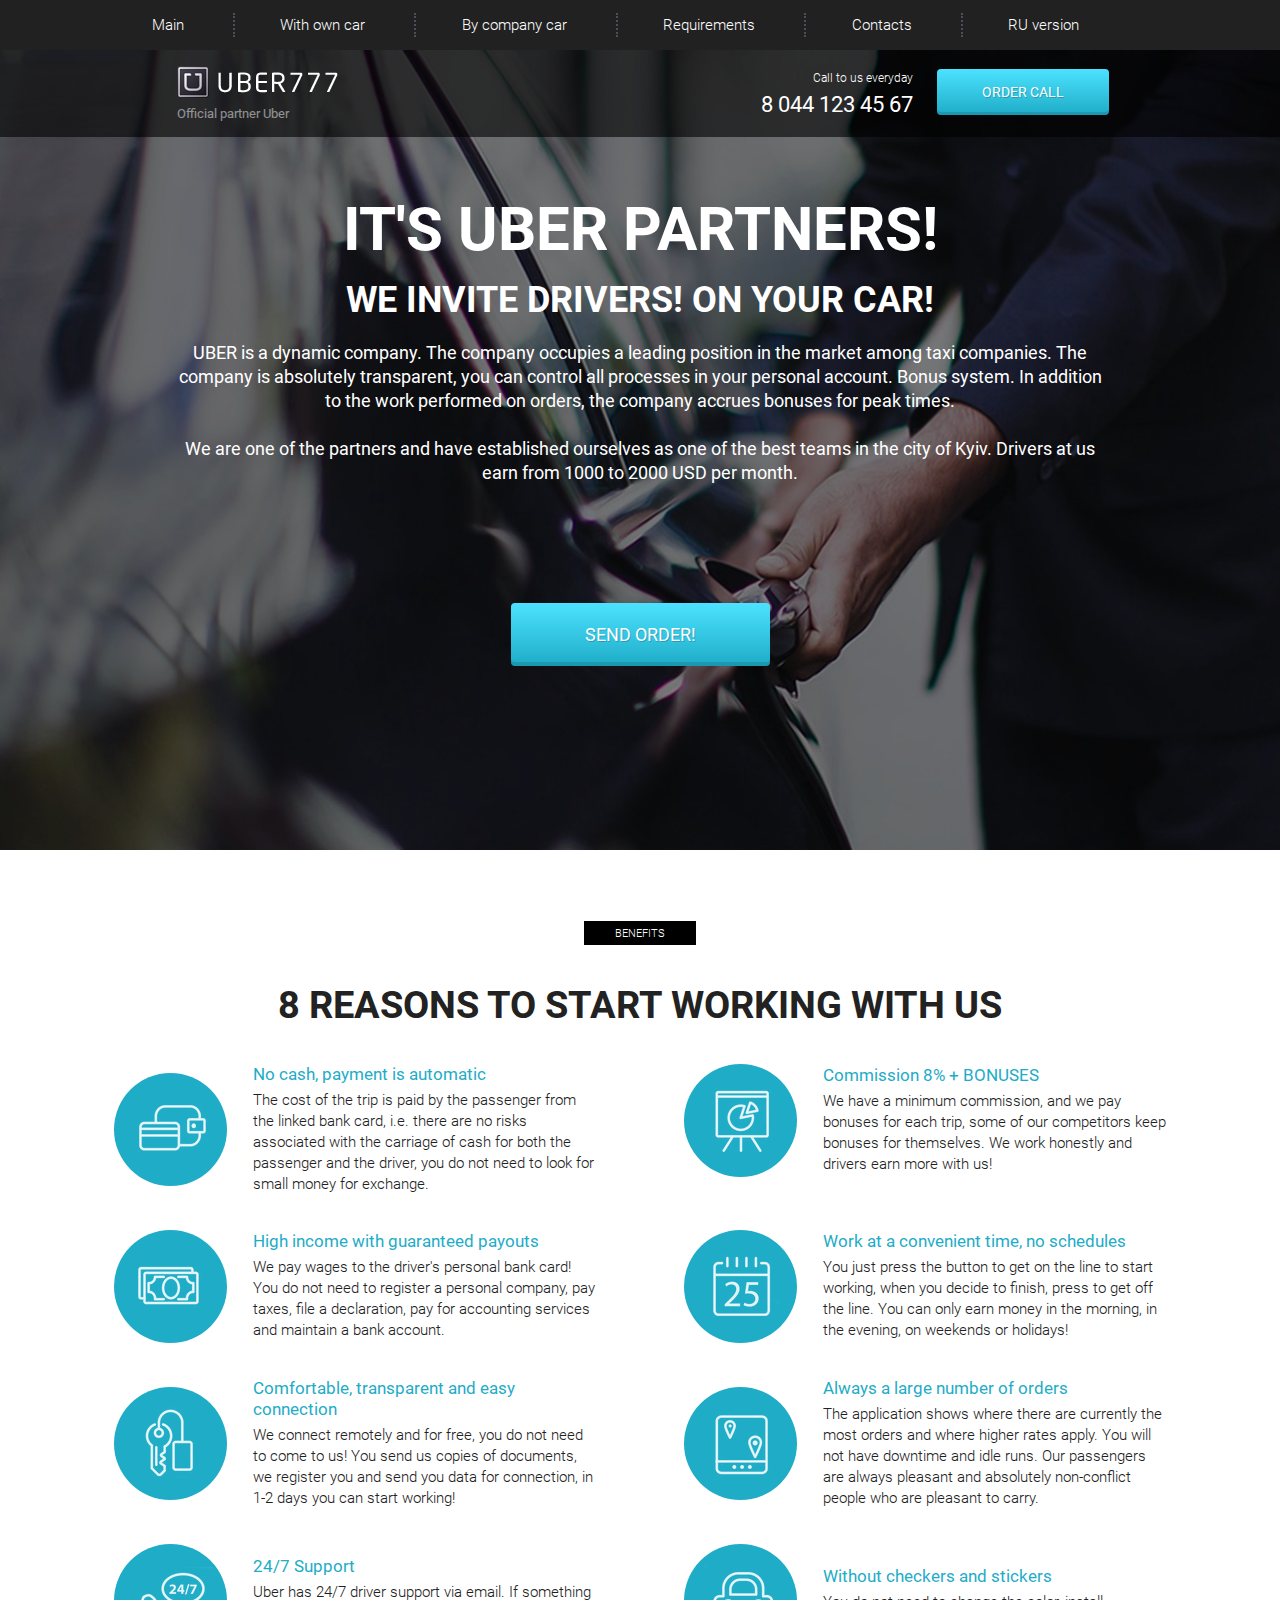
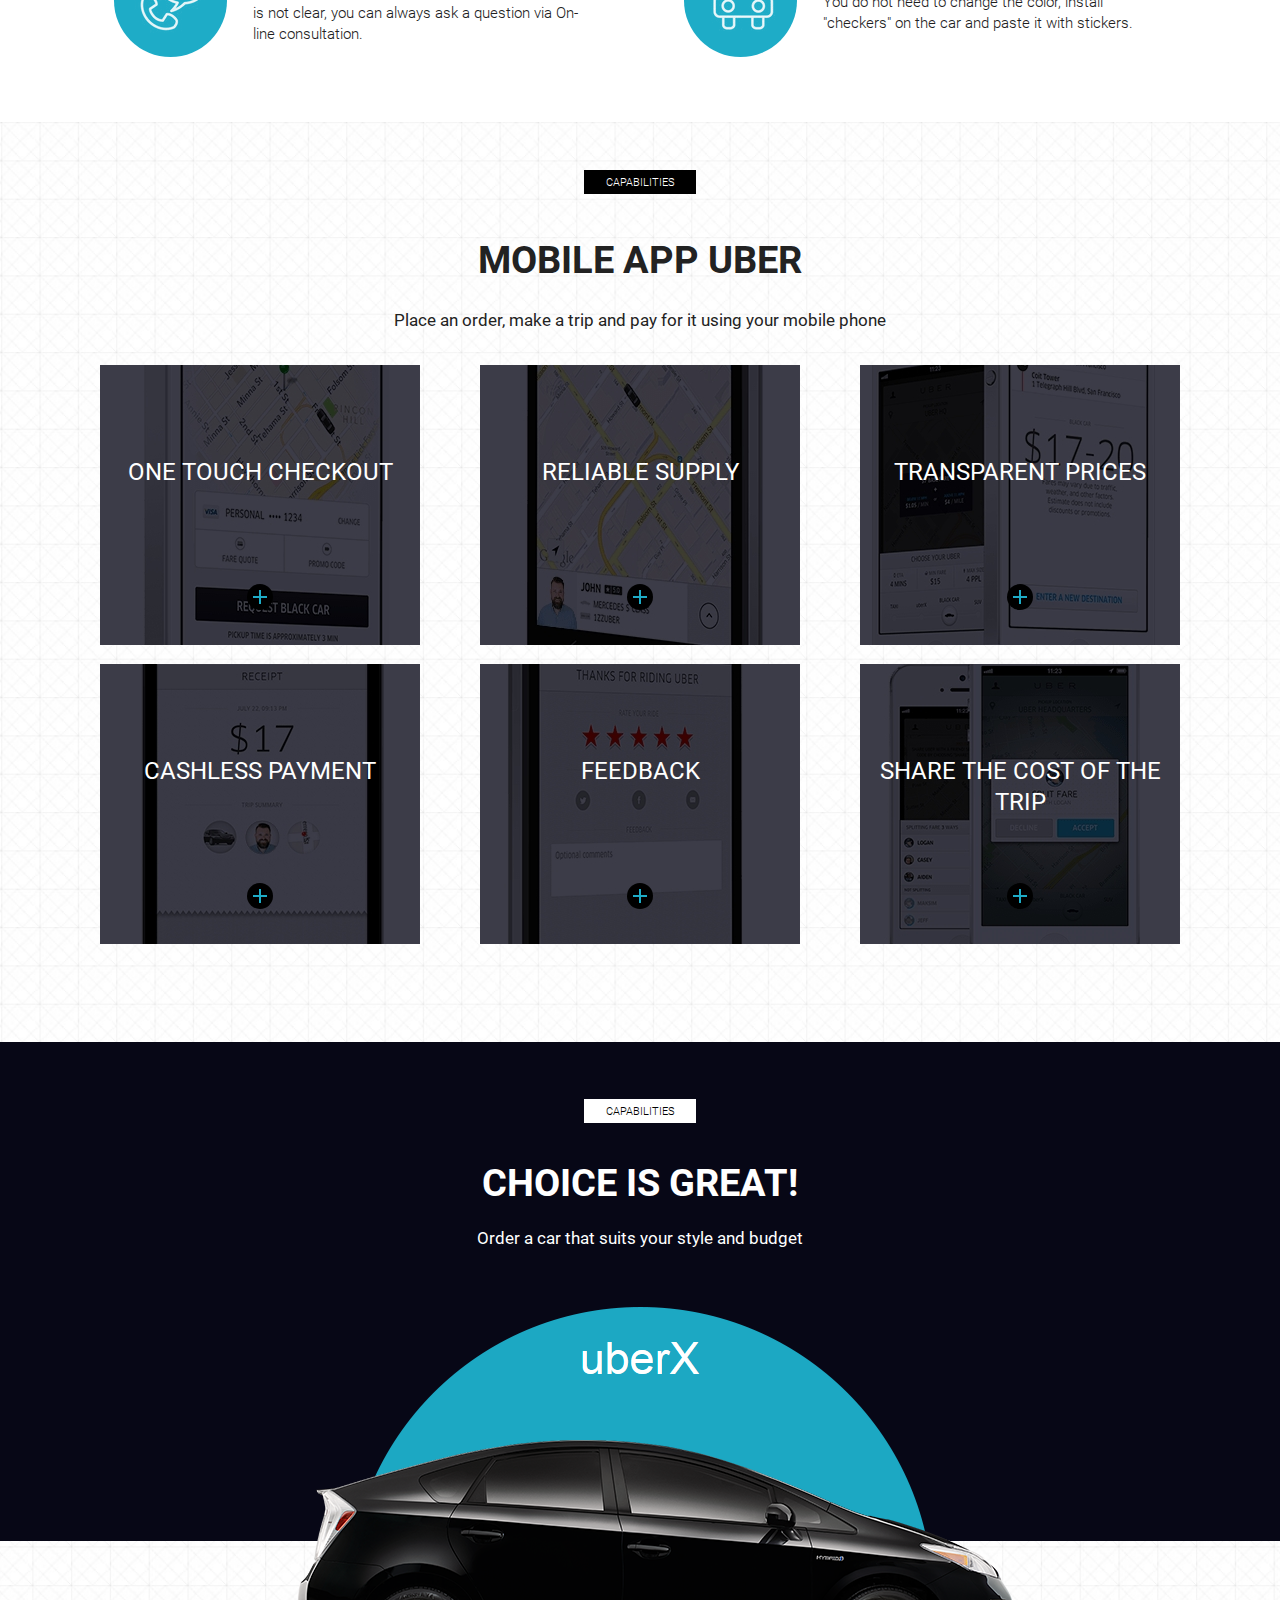
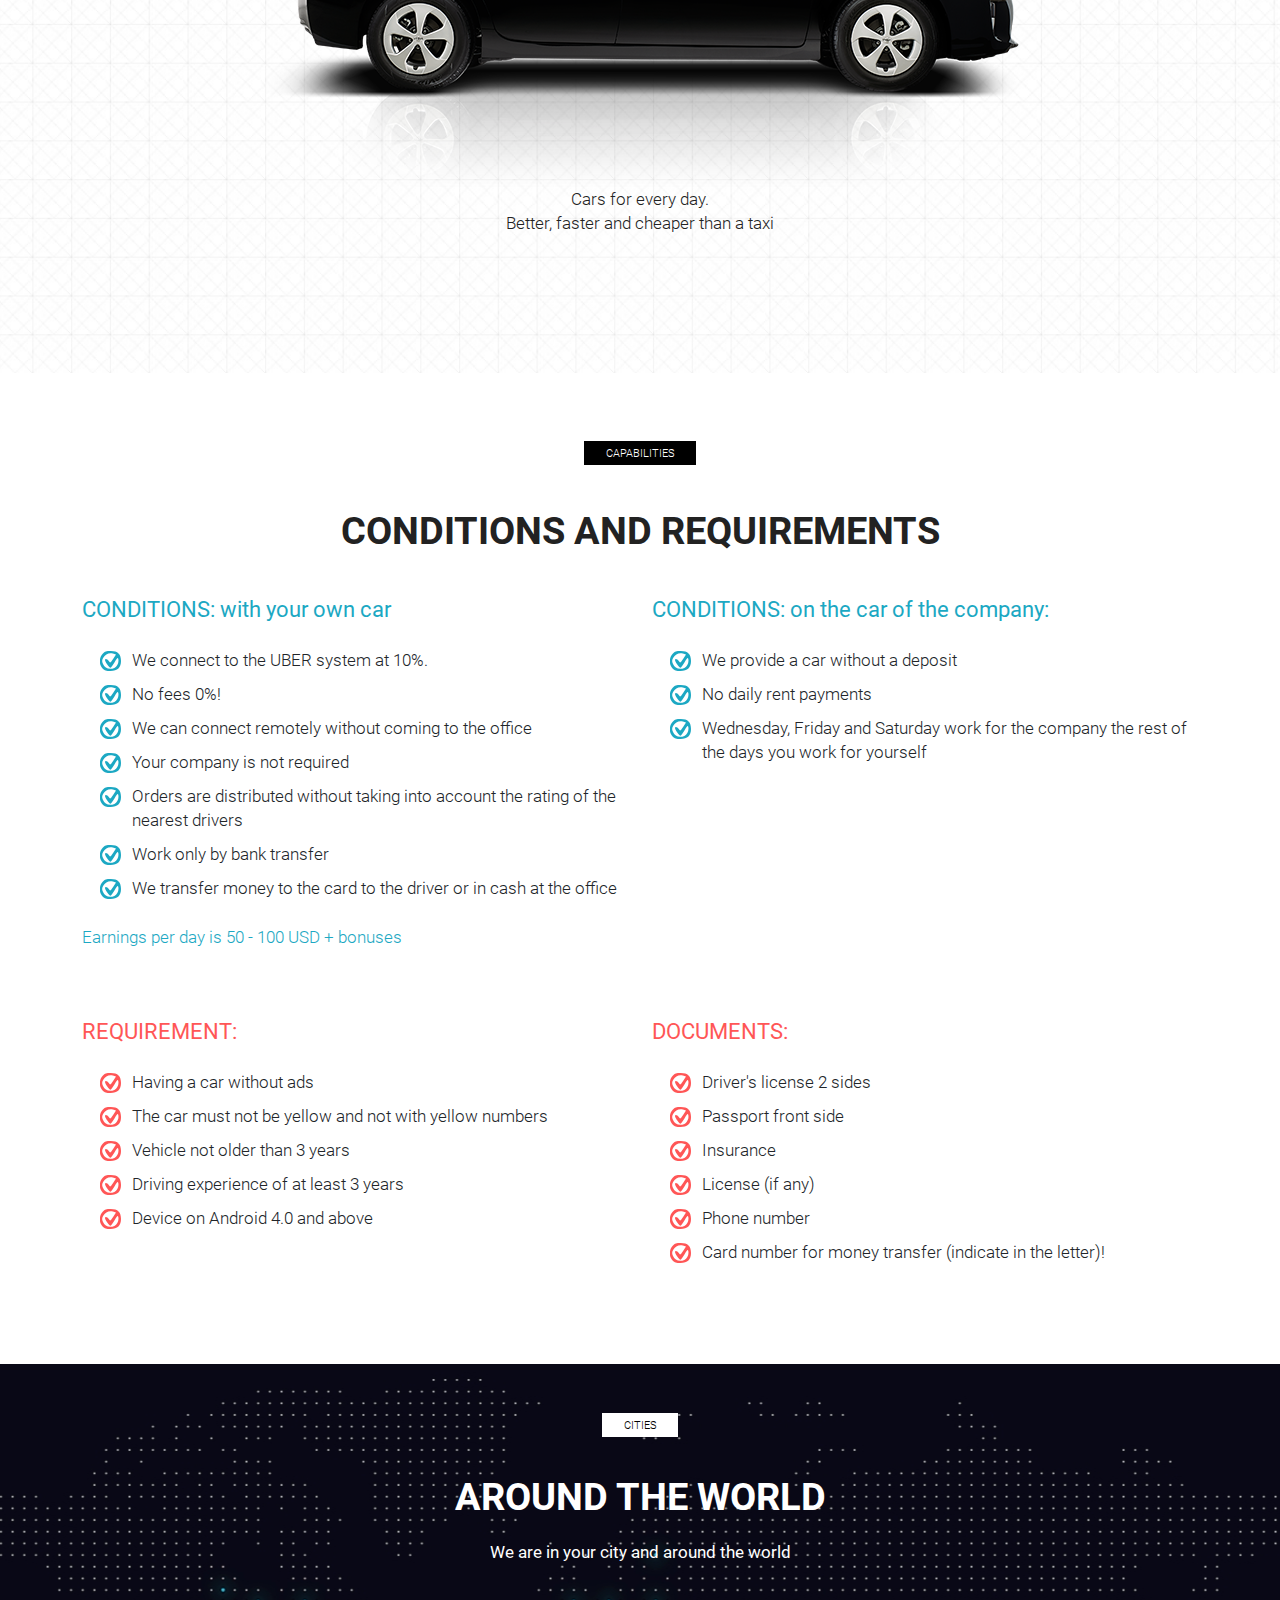
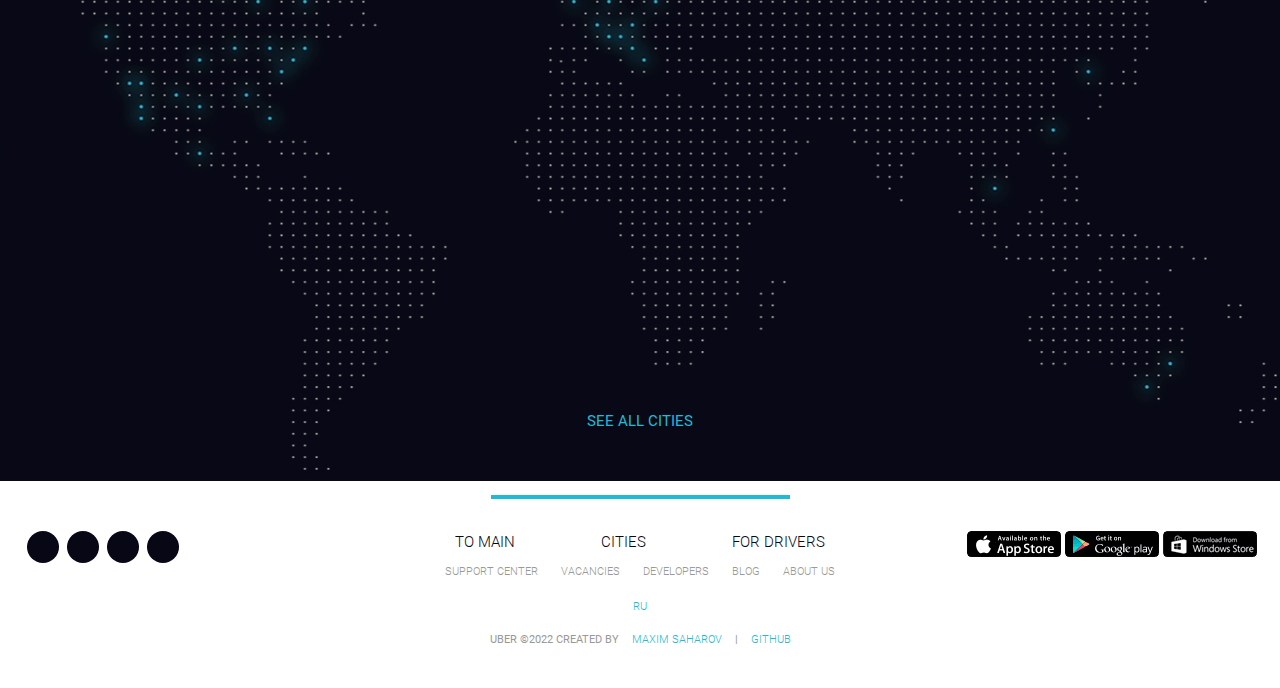
==== commit f0506e52: "Add English version" ====
--- a/src/index.html
+++ b/src/index.html
@@ -1,6 +1,6 @@
 <!--//-->
 <!doctype html>
-<html lang='ru' xmlns='http://www.w3.org/1999/html'>
+<html lang='en' xmlns='http://www.w3.org/1999/html'>
 <head>
    <meta charset='UTF-8'>
    <meta name='viewport' content='width=device-width, initial-scale=1'>
@@ -31,22 +31,23 @@
          <!--ul.menu>li.menu_item*5>a.menu_link-->
          <ul class='menu'>
             <li class='menu_item'>
-               <a href='#' class='menu_link'>Главная</a>
+               <a href='#' class='menu_link'>Main</a>
             </li>
             <li class='menu_item'>
-               <a href='#require' class='menu_link'>Со своим автомобилем</a>
+               <a href='#require' class='menu_link'>With own car</a>
             </li>
             <li class='menu_item'>
-               <a href='#require' class='menu_link'>На автомобиле компании</a>
+               <a href='#require' class='menu_link'>By company car</a>
             </li>
             <li class='menu_item'>
-               <a href='#' class='menu_link'>Требования</a>
+               <a href='#require' class='menu_link'>Requirements</a>
             </li>
             <li class='menu_item'>
-               <a href='#footer' class='menu_link'>Контакты</a>
+               <a href='#footer' class='menu_link'>Contacts</a>
             </li>
             <li class='menu_item'>
-               <a href='#' class='menu_link'>Оставить заявку</a>
+               <!--               <a href='ru.html' class='menu_link'>RU version</a>-->
+               <a href='https://maxim-saharov.com.ua/Uber/ru.html' class='menu_link'>RU version</a>
             </li>
          </ul>
       </div>
@@ -66,12 +67,12 @@
                <a href='#' class='subheader_logo'>
                   <img src='icons/logo.png' alt='logo'>
                </a>
-               <div class='subheader_official'>Официальный партнер Uber</div>
+               <div class='subheader_official'>Official partner Uber</div>
             </div>
 
             <div class='xs-hidden col-md-3 offset-md-1 col-xl-2 offset-xl-2'>
                <div class='subheader_call'>
-                  Звоните нам ежедневно
+                  Call to us everyday
                </div>
                <a href='tel:80441234567' class='subheader_phone'>
                   8 044 123 45 67</a>
@@ -80,7 +81,7 @@
             <div class='col-6 col-md-3'>
                <a href='tel:80441234567' class='xs-visible subheader_phone'>
                   8 044 123 45 67</a>
-               <button class='subheader_btn'>заказать звонок</button>
+               <button class='subheader_btn'>order call</button>
             </div>
 
          </div>
@@ -94,19 +95,17 @@
    <div class='container'>
       <div class='row'>
          <div class='col-md-12 offset-md-0 col-lg-10 offset-lg-1'>
-            <h1 class='promo_header'>КОМПАНИЯ UBER PARTNERS!</h1>
-            <h2 class='promo_subheader'>ПРИГЛАШАЕМ ВОДИТЕЛЕЙ! НА СВОЕМ АВТО!</h2>
+            <h1 class='promo_header'>IT'S UBER PARTNERS!</h1>
+            <h2 class='promo_subheader'>WE INVITE DRIVERS! ON YOUR CAR!</h2>
             <div class='promo_descr'>
-               Компания UBER динамически развивающаяся. Компания на рынке занимает
-               лидирующее место среди таксомоторных компаний, Компания абсолютно прозрачная
-               вы можете контролировать все процессы у себя в личном кабинете.
-               Бонусная система. Помимо выполненной работы по заказам, компания начисляет
-               бонусы за пиковое время.
+               UBER is a dynamic company. The company occupies a leading position in the market among taxi companies.
+               The company is absolutely transparent, you can control all processes in your personal account. Bonus
+               system. In addition to the work performed on orders, the company accrues bonuses for peak times.
                <br><br>
-               Мы одни из партнеров и зарекомендовали себя как одна из лучших команд в
-               городе Киеве. Водители у нас зарабатывают от 25000 - 50000 грн в месяц.
-            </div>
-            <button class='promo_btn'>ОТПРАВИТЬ ЗАЯВКУ!</button>
+               We are one of the partners and have established ourselves as one of the best teams in the city of Kyiv.
+               Drivers at us earn from 1000 to 2000 USD per month.
+            </div>
+            <button class='promo_btn'>SEND ORDER!</button>
          </div>
       </div>
    </div>
@@ -117,8 +116,8 @@
 
    <div class='container'>
 
-      <div class='label'>преимущества</div>
-      <h2 class='title'>8 причин начать работать с нами</h2>
+      <div class='label'>Benefits</div>
+      <h2 class='title'>8 reasons to start working with us</h2>
 
       <div class='row'>
 
@@ -131,15 +130,13 @@
 
                <div class='reasons_descr'>
 
-                  <div class='reasons_subtitle'>Никаких наличных, оплата
-                     происходит автоматически
-                  </div>
-
-                  <div class='reasons_text'>
-                     Стоимость поездки оплачивается пассажиром с привязанной банковской карты,
-                     т.е. нет никаких рисков связанных с перевозкой наличности как
-                     для пассажира, так и для водителя, Вам не нужно искать
-                     мелкие деньги для размена.
+                  <div class='reasons_subtitle'>No cash, payment is automatic
+                  </div>
+
+                  <div class='reasons_text'>
+                     The cost of the trip is paid by the passenger from the linked bank card, i.е. there are no risks
+                     associated with the carriage of cash for both the passenger and the driver, you do not need to look
+                     for small money for exchange.
                   </div>
 
                </div>
@@ -153,10 +150,11 @@
                   <img src='icons/reasons/reason_2.png' alt='reason'>
                </div>
                <div class='reasons_descr'>
-                  <div class='reasons_subtitle'>Комиссия 8% + БОНУСЫ</div>
-                  <div class='reasons_text'>
-                     У нас минимальная комиссия и мы выплачиваем бонусы за каждую поездку, некоторые наши конкуренты
-                     оставляют бонусы себе. Мы работаем честно и с нами водители зарабатывают больше!
+                  <div class='reasons_subtitle'>Commission 8% + BONUSES</div>
+                  <div class='reasons_text'>
+                     We have a minimum commission, and we pay bonuses for each trip, some of our competitors keep
+                     bonuses
+                     for themselves. We work honestly and drivers earn more with us!
                   </div>
                </div>
             </div>
@@ -167,11 +165,10 @@
                   <img src='icons/reasons/reason_3.png' alt='reason'>
                </div>
                <div class='reasons_descr'>
-                  <div class='reasons_subtitle'>Высокий доход с гарантированными выплатами</div>
-                  <div class='reasons_text'>
-                     Мы выплачиваем заработную плату на личную банковскую карту водителя! Вам не нужно оформлять СПД,
-                     платить налоги, подавать декларацию, оплачивать бухгалтерские услуги и ведение банковского
-                     счета.
+                  <div class='reasons_subtitle'>High income with guaranteed payouts</div>
+                  <div class='reasons_text'>
+                     We pay wages to the driver's personal bank card! You do not need to register a personal company,
+                     pay taxes, file a declaration, pay for accounting services and maintain a bank account.
                   </div>
                </div>
             </div>
@@ -182,10 +179,10 @@
                   <img src='icons/reasons/reason_4.png' alt='reason'>
                </div>
                <div class='reasons_descr'>
-                  <div class='reasons_subtitle'>Работа в удобное время, никаких графиков</div>
-                  <div class='reasons_text'>
-                     Вы просто нажимаете кнопку выйти на линию для начала работы, когда решите закончить, нажимаете
-                     выйти с линии. Вы можете подрабатывать только утром, вечером, в выходные или праздничные дни!
+                  <div class='reasons_subtitle'>Work at a convenient time, no schedules</div>
+                  <div class='reasons_text'>
+                     You just press the button to get on the line to start working, when you decide to finish, press to
+                     get off the line. You can only earn money in the morning, in the evening, on weekends or holidays!
                   </div>
                </div>
             </div>
@@ -196,11 +193,10 @@
                   <img src='icons/reasons/reason_5.png' alt='reason'>
                </div>
                <div class='reasons_descr'>
-                  <div class='reasons_subtitle'>Комфортное, прозрачное и простое подключение</div>
-                  <div class='reasons_text'>
-                     Мы подключаем дистанционно и бесплатно, Вам нет необходимости приезжать к нам! Вы присылаете нам
-                     копии документов, мы регистрируем Вас и присылаем данные для подключения, через 1-2 дня Вы можете
-                     начинать работать!
+                  <div class='reasons_subtitle'>Comfortable, transparent and easy connection</div>
+                  <div class='reasons_text'>
+                     We connect remotely and for free, you do not need to come to us! You send us copies of documents,
+                     we register you and send you data for connection, in 1-2 days you can start working!
                   </div>
                </div>
             </div>
@@ -211,11 +207,11 @@
                   <img src='icons/reasons/reason_6.png' alt='reason'>
                </div>
                <div class='reasons_descr'>
-                  <div class='reasons_subtitle'>Всегда большое количество заказов</div>
-                  <div class='reasons_text'>
-                     Приложение показывает, где на данный момент больше всего заказов и где действуют повышенные тарифы.
-                     У Вас не будет простоя и холостых пробегов. Наши пассажиры всегда приятные и абсолютно
-                     неконфликтные люди, которых приятно возить.
+                  <div class='reasons_subtitle'>Always a large number of orders</div>
+                  <div class='reasons_text'>
+                     The application shows where there are currently the most orders and where higher rates apply. You
+                     will not have downtime and idle runs. Our passengers are always pleasant and absolutely
+                     non-conflict people who are pleasant to carry.
                   </div>
                </div>
             </div>
@@ -226,10 +222,10 @@
                   <img src='icons/reasons/reason_7.png' alt='reason'>
                </div>
                <div class='reasons_descr'>
-                  <div class='reasons_subtitle'>Круглосуточная поддержка</div>
-                  <div class='reasons_text'>
-                     В Uber действует круглосуточная поддержка водителей по электронной почте. Если что-то непонятно, Вы
-                     всегда можете задать вопрос через On-line консультацию.
+                  <div class='reasons_subtitle'>24/7 Support</div>
+                  <div class='reasons_text'>
+                     Uber has 24/7 driver support via email. If something is not clear, you can always ask a question
+                     via On-line consultation.
                   </div>
                </div>
             </div>
@@ -241,70 +237,67 @@
                   <img src='icons/reasons/reason_8.png' alt='reason'>
                </div>
                <div class='reasons_descr'>
-                  <div class='reasons_subtitle'>Без шашечек и наклеек</div>
-                  <div class='reasons_text'>
-                     Вам не нужно менять цвет, устанавливать «шашки» на автомобиль и обклеивать
-                     его наклейками.
-                  </div>
-               </div>
-            </div>
-         </div>
-
-      </div>
-      <!--      выше дивка от row-->
+                  <div class='reasons_subtitle'>Without checkers and stickers</div>
+                  <div class='reasons_text'>
+                     You do not need to change the color, install "checkers" on the car and paste it with stickers.
+                  </div>
+               </div>
+            </div>
+         </div>
+
+      </div>
+
    </div>
 </section>
 
 
 <section class='mobile'>
    <div class='container'>
-      <div class='label'>Возможности</div>
-      <div class='title'>мобильное приложение убер</div>
+      <div class='label'>Capabilities</div>
+      <div class='title'>mobile app UBER</div>
       <div class='subtitle'>
-         Сделайте заказ, совершите поездку и оплатите ее стоимость,
-         используя свой мобильный телефон
+         Place an order, make a trip and pay for it using your mobile phone
       </div>
 
       <div class='row'>
 
          <div class='col-md-6 col-lg-4'>
             <div class='mobile_item mobile_item_1'>
-               <div class='mobile_item_subtitle'>оформление заказа одним касанием</div>
+               <div class='mobile_item_subtitle'>one touch checkout</div>
                <div class='mobile_item_plus'></div>
             </div>
          </div>
 
          <div class='col-md-6 col-lg-4 '>
             <div class='mobile_item mobile_item_2'>
-               <div class='mobile_item_subtitle'>надежная подача</div>
+               <div class='mobile_item_subtitle'>reliable supply</div>
                <div class='mobile_item_plus'></div>
             </div>
          </div>
          <div class='col-md-6 col-lg-4'>
             <div class='mobile_item mobile_item_3'>
-               <div class='mobile_item_subtitle'>прозрачные цены</div>
+               <div class='mobile_item_subtitle'>transparent prices</div>
                <div class='mobile_item_plus'></div>
             </div>
          </div>
          <div class='col-md-6 col-lg-4'>
             <div class='mobile_item mobile_item_4'>
-               <div class='mobile_item_subtitle'>безналичная оплата</div>
+               <div class='mobile_item_subtitle'>cashless payment</div>
                <div class='mobile_item_plus'></div>
             </div>
          </div>
          <div class='col-md-6 col-lg-4'>
             <div class='mobile_item mobile_item_5'>
-               <div class='mobile_item_subtitle'>обратная связь</div>
+               <div class='mobile_item_subtitle'>Feedback</div>
                <div class='mobile_item_plus'></div>
             </div>
          </div>
          <div class='col-md-6 col-lg-4'>
             <div class='mobile_item mobile_item_6'>
-               <div class='mobile_item_subtitle'>разделить стоимость поездки</div>
+               <div class='mobile_item_subtitle'>share the cost of the trip</div>
                <div class='mobile_item_plus'></div>
             </div>
          </div>
-         <!-- .col-md-4*6>.mobile_item>.mobile_item_subtitle+.mobile_item_plus>img-->
       </div>
 
 
@@ -317,16 +310,16 @@
    <div class='container'>
 
       <div class='black'></div>
-      <div class='label label_white'>возможности</div>
-      <h2 class='title title_white hidden-320'>Выбор - отличная штука!</h2>
+      <div class='label label_white'>capabilities</div>
+      <h2 class='title title_white hidden-320'>Choice is great!</h2>
       <div class='subtitle subtitle_white hidden-320'>
-         Закажите автомобиль, который подходит вам по стилю и бюджету
-      </div>
-
-      <img src='img/car.png' alt='uber car' class='choice_img'>
+         Order a car that suits your style and budget
+      </div>
+
+      <img src='img/car-en.png' alt='uber car' class='choice_img'>
       <div class='choice_descr'>
-         Машины на каждый день.<br>
-         Лучше, быстрее и дешевле, чем такси
+         Cars for every day.<br>
+         Better, faster and cheaper than a taxi
       </div>
 
    </div>
@@ -336,67 +329,64 @@
 <section class='require' id='require'>
    <div class='container'>
 
-      <div class='label'>Возможности</div>
-      <div class='title'>условия и требования</div>
+      <div class='label'>Capabilities</div>
+      <div class='title'>conditions and requirements</div>
 
       <div class='row'>
 
          <div class='col-md-6'>
             <div class='require_block'>
-               <div class='require_title'>УСЛОВИЯ: со своим авто:</div>
+               <div class='require_title'>CONDITIONS: with your own car</div>
                <ul class='require_list'>
-                  <li>Подключаем к системе UBER под 10%.</li>
-                  <li>Ни каких взносов 0%!</li>
-                  <li>Можем подключать удаленно без приезда в офис</li>
-                  <li>СПД не требуется</li>
-                  <li>Заказы распределяются без учета рейтинга ближайшим водителям
-                  </li>
-                  <li>Работа только по безналичному расчету</li>
-                  <li>Деньги перечисляем на карту водителю или наличными в офисе
+                  <li>We connect to the UBER system at 10%.</li>
+                  <li>No fees 0%!</li>
+                  <li>We can connect remotely without coming to the office</li>
+                  <li>Your company is not required</li>
+                  <li>Orders are distributed without taking into account the rating of the nearest drivers</li>
+                  <li>Work only by bank transfer</li>
+                  <li>We transfer money to the card to the driver or in cash at the office</li>
+               </ul>
+               <div class='require_descr'>
+                  Earnings per day is 50 - 100 USD + bonuses
+               </div>
+            </div>
+         </div>
+
+         <div class='col-md-6'>
+            <div class='require_block'>
+               <div class='require_title'>CONDITIONS: on the car of the company:</div>
+               <ul class='require_list'>
+                  <li>We provide a car without a deposit</li>
+                  <li>No daily rent payments</li>
+                  <li>Wednesday, Friday and Saturday work for the company the rest of the days you work for yourself
                   </li>
                </ul>
-               <div class='require_descr'>
-                  В день заработок составляет 1000 - 2500 грн + бонусы
-               </div>
-            </div>
-         </div>
-
-         <div class='col-md-6'>
-            <div class='require_block'>
-               <div class='require_title'>УСЛОВИЯ: на авто компании:</div>
+            </div>
+         </div>
+
+         <div class='col-md-6'>
+            <div class='require_block require_block_nmb warning'>
+               <div class='require_title'>REQUIREMENT:</div>
                <ul class='require_list'>
-                  <li>Предоставляем авто без залога</li>
-                  <li>Без ежедневных выплат по аренде</li>
-                  <li>Среда, пятница и суббота работа на компанию остальные
-                     дни вы работаете на себя
-                  </li>
+                  <li>Having a car without ads</li>
+                  <li>The car must not be yellow and not with yellow numbers</li>
+                  <li>Vehicle not older than 3 years</li>
+                  <li>Driving experience of at least 3 years</li>
+                  <li>Device on Android 4.0 and above</li>
                </ul>
             </div>
          </div>
 
          <div class='col-md-6'>
             <div class='require_block require_block_nmb warning'>
-               <div class='require_title'>ТРЕБОВАНИЕ:</div>
+               <div class='require_title'>DOCUMENTS:</div>
                <ul class='require_list'>
-                  <li>Наличие автомобиля без рекламы</li>
-                  <li>Автомобиль не должен быть желтый и не с желтыми номерами</li>
-                  <li>Машина не старше 3 лет</li>
-                  <li>Стаж вождения не менее 3 лет</li>
-                  <li>Девайс на системе андроид 4.0 и выше</li>
-               </ul>
-            </div>
-         </div>
-
-         <div class='col-md-6'>
-            <div class='require_block require_block_nmb warning'>
-               <div class='require_title'>ДОКУМЕНТЫ:</div>
-               <ul class='require_list'>
-                  <li>Права 2 стороны</li>
-                  <li>Паспорт лицевая сторона</li>
-                  <li>Страховка</li>
-                  <li>Лицензия (если есть)</li>
-                  <li>Номер телефона</li>
-                  <li>Номер карты для перечисления денег (указать в письме)!</li>
+                  <li>Driver's license 2 sides</li>
+                  <li>Passport front side</li>
+                  <li>Insurance</li>
+                  <li>License (if any)</li>
+                  <li>Phone number</li>
+                  <li>Card number for money transfer (indicate in the letter)!</li>
                </ul>
             </div>
          </div>
@@ -408,11 +398,11 @@
 
 <section class='world'>
    <div class='container'>
-      <div class='label label_white label_min'>города</div>
-      <h2 class='title title_white'>По всему миру</h2>
-      <div class='subtitle subtitle_white'>Мы в вашем городе и по всему миру</div>
-
-      <a href='#' class='world_link'>посмотреть все города</a>
+      <div class='label label_white label_min'>cities</div>
+      <h2 class='title title_white'>Around the world</h2>
+      <div class='subtitle subtitle_white'>We are in your city and around the world</div>
+
+      <a href='#' class='world_link'>see all cities</a>
    </div>
 </section>
 
@@ -420,7 +410,6 @@
 <footer class='footer' id='footer'>
    <div class='footer_divider'></div>
    <div class='footer_wrapper'>
-      <!-- Если не оборачивать каждый блок в обертку - получится криво -->
       <div>
          <div class='footer_social'>
             <a href='#' class='footer_social_item'>
@@ -441,20 +430,25 @@
       <div>
          <div class='footer_links'>
             <div class='footer_links_main'>
-               <a href='#'>на главную</a>
-               <a href='#'>города</a>
-               <a href='#'>для водителей</a>
+               <a href='#'>To main</a>
+               <a href='#'>cities</a>
+               <a href='#'>for drivers</a>
             </div>
             <div class='footer_links_sub'>
-               <a href='#'>центр поддержки</a>
-               <a href='#'>вакансии</a>
-               <a href='#'>разработчики</a>
-               <a href='#'>блог</a>
-               <a href='#'>о нас</a>
+               <a href='#'>support Center</a>
+               <a href='#'>vacancies</a>
+               <a href='#'>developers</a>
+               <a href='#'>blog</a>
+               <a href='#'>about Us</a>
             </div>
 
 
             <div class='footer_links_lang'>
+
+               <!--               <a href='ru.html' class='footer_links_lang'>RU</a>-->
+               <a href='https://maxim-saharov.com.ua/Uber/ru.html' class='footer_links_lang'>RU</a>
+
+               <br>
 
                Uber ©2022 Created by
 
@@ -477,9 +471,6 @@
                </a>
             </div>
 
-            <!--            <a href='#' class='footer_links_lang'>UA</a>-->
-
-
          </div>
       </div>
 
@@ -501,8 +492,6 @@
 </footer>
 
 
-<!--<script defer src='js/bootstrap.min.js'></script>-->
-
 <script defer src='js/script.js'></script>
 
 </body>
--- a/src/scss/style.min.css
+++ b/src/scss/style.min.css
@@ -1 +1 @@
-*{font-family:"Roboto",sans-serif}a{color:#007bff;text-decoration:none;background-color:rgba(0,0,0,0)}header{position:relative;height:50px}nav{height:50px;background:#212121;position:fixed;width:100%;z-index:5}.hamburger{display:none}.menu{display:flex;justify-content:space-between;padding:13px 70px;margin:0;list-style-type:none}.menu_link{color:#fff;font-weight:300;font-size:15px}.menu_link:hover{text-decoration:none;color:#1eacc7}.menu_item{border-right:2px dotted #495057;padding-right:28px}.menu_item:last-child{border-right:none}.subheader{height:87px;background:rgba(0,0,0,.6);position:absolute;width:100%;top:50px}.subheader_logo img{max-width:100%;margin-top:16px}.subheader_official{margin-top:6px;color:#fff;opacity:.5;font-size:13px;font-weight:400}.subheader_call{font-weight:300;font-size:12px;color:#fff;margin-top:19px;text-align:right}.subheader_phone{font-weight:400;font-size:22px;text-transform:uppercase;color:#fff;display:block;text-align:right;margin-top:1px;text-decoration:none}.subheader_phone:hover{text-decoration:none;color:#1eacc7}.subheader_btn{margin-top:19px;width:172px;height:46px;box-shadow:inset 0 -3px 0 rgba(0,0,0,.12);border:none;border-radius:4px;background-image:linear-gradient(to top, #1eacc7 0%, #4ce2ff 100%);text-shadow:1px 1px 0 rgba(0,0,0,.21);color:#fff;font-size:14px;font-weight:400;text-transform:uppercase}.subheader_btn:hover{background-image:none;background-color:#1eacc7}.promo{min-height:800px;background:url("../img/bg/main_bg2.jpg") center center/cover no-repeat;padding:150px 0 135px 0}.promo_header{color:#fff;font-weight:700;text-transform:uppercase;font-size:60px;text-align:center;line-height:60px;margin-top:0}.promo_subheader{color:#fff;font-weight:700;text-transform:uppercase;font-size:36px;text-align:center;line-height:36px;margin:22px 0 0 0}.promo_descr{color:#fff;font-size:18px;font-weight:400;line-height:24px;text-align:center;margin-top:23px}.promo_btn{display:block;margin:118px auto 0 auto;width:259px;height:63px;box-shadow:inset 0 -4px 0 rgba(0,0,0,.12);border:none;border-radius:4px;background-image:linear-gradient(to top, #1eacc7 0%, #4ce2ff 100%);text-shadow:1px 1px 0 rgba(0,0,0,.21);color:#fff;font-size:18px;font-weight:400;text-transform:uppercase}.promo_btn:hover{background-image:none;background-color:#1eacc7}.label{position:relative;margin:0 auto;height:24px;width:112px;padding:5px 12px;background-color:#000;color:#fff;font-size:11px;font-weight:300;text-transform:uppercase;text-align:center;z-index:2}.label_white{background-color:#fff;color:#000}.label_min{width:76px}.title{position:relative;margin-bottom:0;margin-top:38px;color:#222;font-size:38px;font-weight:700;text-transform:uppercase;text-align:center;z-index:2}.title_white{color:#fff}.subtitle{position:relative;color:#222;font-weight:400;font-size:17px;margin-top:19px;text-align:center;z-index:2}.subtitle_white{color:#fff}.reasons{padding:71px 0 65px 0}.reasons_block{display:flex;justify-content:center;align-items:center;margin-top:35px}.reasons_round{display:flex;justify-content:center;align-items:center;margin-right:26px;width:113px;height:113px;background-color:#1eacc7;border-radius:100%}.reasons_descr{width:343px}.reasons_subtitle{line-height:21px;color:#1eacc7;font-size:17px;font-weight:400}.reasons_text{color:#202020;font-size:15px;font-weight:300;line-height:21px}.mobile{min-height:864px;padding:48px 0 79px 0;background:url("../img/bg/mobile_app.png") center center/cover no-repeat}.mobile .row{margin-top:32px}.mobile_item{position:relative;width:320px;height:280px;margin:0 auto 19px auto;padding-top:92px}.mobile_item_1{background:url("../img/bg/mobile_screen_1.jpg") center center/cover no-repeat}.mobile_item_2{background:url("../img/bg/mobile_screen_2.jpg") center center/cover no-repeat}.mobile_item_3{background:url("../img/bg/mobile_screen_3.jpg") center center/cover no-repeat}.mobile_item_4{background:url("../img/bg/mobile_screen_4.jpg") center center/cover no-repeat}.mobile_item_5{background:url("../img/bg/mobile_screen_5.jpg") center center/cover no-repeat}.mobile_item_6{background:url("../img/bg/mobile_screen_6.jpg") center center/cover no-repeat}.mobile_item_subtitle{color:#fff;font-weight:400;font-size:24px;line-height:31px;text-align:center;text-transform:uppercase}.mobile_item_plus{position:absolute;left:50%;transform:translateX(-50%);bottom:35px;display:flex;justify-content:center;align-items:center;width:26px;height:26px;background:#000;border-radius:100%;cursor:pointer}.mobile_item_plus:before{content:"";display:block;width:14px;height:2px;background-color:#1eacc7;transition:.5s all}.mobile_item_plus:after{position:absolute;content:"";display:block;width:2px;height:14px;background-color:#1eacc7;transition:.5s all}.mobile_item_plus:hover:before,.mobile_item_plus:hover:after{background-color:#ff5656}.choice{position:relative;min-height:895px;padding:57px 0 138px 0;background:url("../img/bg/mobile_app.png") center center/cover no-repeat}.choice .black{position:absolute;top:0;left:0;height:499px;width:100%;background-color:#070716;z-index:1}.choice_img{position:relative;display:block;margin:56px auto 0 auto;z-index:2}.choice_descr{text-align:center;color:#222;font-size:17px;font-weight:300;line-height:24px}.require{padding:68px 0 84px 0}.require_block{margin:33px 0}.require_block_nmb{margin-bottom:0}.require_title{color:#1ca8c3;font-size:22px;font-weight:400}.require_list{list-style-type:none;padding-left:50px;margin-top:22px}.require_list li{position:relative;font-size:17px;font-weight:300;line-height:24px;margin-bottom:10px}.require_list li:before{position:absolute;left:-32px;top:3px;content:"";width:21px;height:20px;background:url("../icons/check_blue.svg") center center/cover no-repeat}.require_descr{margin-top:25px;font-size:17px;font-weight:300;line-height:24px;color:#1ca8c3}.require .warning .require_title{color:#ff5656}.require .warning .require_list li:before{background:url("../icons/check_red.svg") center center/cover no-repeat}.world{position:relative;min-height:717px;padding:49px 0;background:url("../img/bg/map.jpg") center center/cover no-repeat}.world_link{position:absolute;left:50%;transform:translateX(-50%);bottom:49px;color:#1fbad6;font-size:15px;font-weight:400;text-transform:uppercase}.world_link:hover{text-decoration:none;color:#fff}.footer{padding:14px 23px 39px 23px}.footer_divider{width:299px;height:4px;background-color:#1fbad6;margin:0 auto}.footer_wrapper{display:flex;justify-content:space-between;align-items:flex-start;padding-top:32px}.footer_wrapper>div{width:33%}.footer_wrapper>div:nth-child(3){display:flex;justify-content:flex-end}.footer_social{width:160px;display:flex;justify-content:space-between}.footer_social_item{display:flex;justify-content:center;align-items:center;margin:0 4px;width:32px;height:32px;background-color:#070716;border-radius:100%;text-decoration:none}.footer_social_item i{color:#fff}.footer_social_item:hover{background-color:#1eacc7}.footer_links{width:390px;margin:0 auto}.footer_links_main{display:flex;justify-content:space-between;padding:0 10px}.footer_links_main a{color:#070716;font-size:15px;font-weight:300;text-transform:uppercase}.footer_links_sub{display:flex;justify-content:space-between;margin-top:10px}.footer_links_sub a{color:#999;font-size:11px;font-weight:300;text-transform:uppercase}.footer_links_lang{display:block;text-align:center;margin-top:19px;color:#999;font-size:11px;font-weight:400;text-transform:uppercase}.footer_links_lang a{color:#1fbad6;font-size:11px;font-weight:300;text-transform:uppercase}.footer_mobile a{text-decoration:none}.xs-visible{display:none}.pad-left-10px{padding-left:10px}@media(max-width: 1199px){.menu_item{padding-right:20px}.menu_link{font-size:13px}.promo_header{font-size:50px}.reasons_block{align-items:flex-start}.reasons_descr{width:300px}.mobile_item{width:290px}.mobile_item_subtitle{font-size:22px}.choice{padding:55px 0;min-height:840px}.require br{display:none}.footer_wrapper>div{width:50%}.footer_wrapper>div:nth-child(1){width:25%}.footer_wrapper>div:nth-child(3){width:25%;display:flex;justify-content:flex-end}.footer_mobile{display:flex}.footer_mobile a{margin:0 3px}.footer_mobile a img{width:100%}}@media(max-width: 991px){.title{font-size:28px}.menu_item{padding-right:8px}.menu_link{font-size:10px}.subheader{color:green}.subheader_official{font-size:11px}.subheader_phone{font-size:18px}.subheader .subheader_btn{margin-top:21px;width:100%;height:40px}.promo_header{font-size:40px}.promo .promo_subheader{font-size:30px}.reasons_block{flex-direction:column;align-items:center}.reasons_round{margin-right:0}.reasons_descr{margin-top:20px;width:300px}.choice{min-height:800px}.choice .choice_img{width:100%}.world{min-height:650px}.footer_wrapper{flex-wrap:wrap}.footer_wrapper>div{width:100%;display:flex;justify-content:center;margin-bottom:20px}.footer_wrapper>div:nth-child(1){width:100%}.footer_wrapper>div:nth-child(3){width:100%;justify-content:center}}@media(max-width: 767px){.menu{position:fixed;top:0;left:-100%;flex-direction:column;justify-content:center;align-items:center;width:50%;height:100vh;padding:20px 15px;background-color:rgba(0,0,0,.8);transition:.6s all}.menu_active{left:0}.menu_item{padding-right:0;border:none;margin:10px 0}.menu .menu_link{font-size:20px;text-decoration:none}.hamburger{position:absolute;display:block;top:50%;right:10px;transform:translateY(-50%);width:26px;height:12px}.hamburger span{display:block;height:2px;width:100%;background-color:#fff;margin-bottom:2px;transition:.5s all}.hamburger_active span{margin-bottom:-2px}.hamburger_active span:nth-child(1){transform:translateY(3px) rotate(-45deg)}.hamburger_active span:nth-child(2){display:none}.hamburger_active span:nth-child(3){transform:translateY(3px) rotate(45deg)}.xs-hidden{display:none}.xs-visible{display:block}.subheader .subheader_phone{display:block;margin-top:8px;color:#fff;font-size:16px;font-weight:400;text-transform:uppercase;text-align:center}.subheader .subheader_btn{display:block;margin:5px auto 0 auto;width:200px;height:40px}.promo_header{line-height:45px}.reasons{padding:40px 0}.reasons .reasons_descr{width:350px}.reasons .reasons_subtitle{text-align:center}.reasons .reasons_text{margin-top:10px}.mobile{padding:40px 0}.choice{min-height:600px;padding:40px 0}.require{padding:40px 0}.world{min-height:450px}}@media(max-width: 575px){nav{height:30px}header{height:30px}.title{font-size:16px;margin-top:15px;line-height:16px}.subtitle{font-size:14px;line-height:21px;margin-top:11px}.subheader{height:60px;top:30px}.subheader .subheader_official{display:none}.subheader .subheader_logo img{margin-top:22px}.subheader .subheader_phone{font-weight:400;font-size:12px;text-transform:uppercase;margin-top:6px}.subheader .subheader_btn{width:110px;height:22px;font-size:10px;margin-top:5px}.subheader .subheader_btn:hover{background-image:linear-gradient(to top, #1eacc7 0%, #4ce2ff 100%)}.promo{min-height:400px;padding:93px 0 35px 0}.promo .promo_descr{display:none}.promo .promo_header{font-size:30px;padding:0 24px;line-height:35px}.promo .promo_subheader{font-size:20px;margin-top:33px;padding:0 10px;line-height:30px}.promo .promo_btn{width:210px;height:50px;margin-top:72px;font-size:16px}.promo .promo_btn:hover{background-image:linear-gradient(to top, #1eacc7 0%, #4ce2ff 100%)}.menu{width:85%}.menu .menu_item{width:100%;text-align:center;padding:5px}.menu .menu_link{display:block}.reasons{padding:22px 0 36px 0}.reasons .reasons_block{margin-top:26px}.reasons .reasons_round{width:100px;height:100px}.reasons .reasons_descr{width:100%;margin-top:27px}.reasons .reasons_subtitle{font-size:16px;text-align:left}.reasons_text{margin-top:0}.mobile{padding:20px 0 40px 0}.mobile .mobile .row{margin-top:30px}.mobile .mobile_item{height:254px;padding:81px 40px 0 40px}.mobile .mobile_item_subtitle{font-size:18px;line-height:31px}.mobile .mobile_item_plus{bottom:28px}.mobile .mobile_item_plus:hover:before,.mobile .mobile_item_plus:hover:after{background-color:#1eacc7}.choice{padding:25px 0 33px 0;min-height:390px;background:#000}.choice .choice_img{margin-top:35px}.choice .choice_descr{margin-top:23px;color:#fff;font-size:17px;font-weight:300;line-height:24px}.choice .black{display:none}.hidden-320{display:none}.require{padding:25px}.require .require_block{margin:30px 0 0 0}.require .require_title{font-size:16px}.require .require_list{padding-left:30px;margin-top:5px}.require .require_list li{font-size:14px;margin-bottom:5px;line-height:20px}.require .require_descr{font-size:14px;margin-top:15px}.world{min-height:360px;padding:25px 0 30px 0}.world .world_link{width:200px;display:block;bottom:30px;line-height:15px}.footer{padding:25px 0 20px 0}.footer .footer_divider{width:253px;margin:0 auto}.footer .footer_wrapper{padding-top:22px}.footer .footer_wrapper>div{margin-bottom:20px}.footer .footer_wrapper>div:nth-child(1){order:2}.footer .footer_wrapper>div:nth-child(2){order:1}.footer .footer_wrapper>div:nth-child(3){order:3}.footer .footer_links{width:290px}.footer .footer_links_main{padding:0;font-size:14px}.footer .footer_links_sub{flex-wrap:wrap;justify-content:center}.footer .footer_links_sub a{margin:0 7px}.footer .footer_links_lang{margin-top:10px}}/*# sourceMappingURL=style.min.css.map */
+*{font-family:"Roboto",sans-serif}a{color:#007bff;text-decoration:none;background-color:rgba(0,0,0,0)}header{position:relative;height:50px}nav{height:50px;background:#212121;position:fixed;width:100%;z-index:5}.hamburger{display:none}.menu{display:flex;justify-content:space-between;padding:13px 70px;margin:0;list-style-type:none}.menu_link{color:#fff;font-weight:300;font-size:15px}.menu_link:hover{text-decoration:none;color:#1eacc7}.menu_item{border-right:2px dotted #495057;padding-right:49px}.menu_item:last-child{border-right:none}.menu_item-ru{padding-right:28px}.subheader{height:87px;background:rgba(0,0,0,.6);position:absolute;width:100%;top:50px}.subheader_logo img{max-width:100%;margin-top:16px}.subheader_official{margin-top:6px;color:#fff;opacity:.5;font-size:13px;font-weight:400}.subheader_call{font-weight:300;font-size:12px;color:#fff;margin-top:19px;text-align:right}.subheader_phone{font-weight:400;font-size:22px;text-transform:uppercase;color:#fff;display:block;text-align:right;margin-top:1px;text-decoration:none}.subheader_phone:hover{text-decoration:none;color:#1eacc7}.subheader_btn{margin-top:19px;width:172px;height:46px;box-shadow:inset 0 -3px 0 rgba(0,0,0,.12);border:none;border-radius:4px;background-image:linear-gradient(to top, #1eacc7 0%, #4ce2ff 100%);text-shadow:1px 1px 0 rgba(0,0,0,.21);color:#fff;font-size:14px;font-weight:400;text-transform:uppercase}.subheader_btn:hover{background-image:none;background-color:#1eacc7}.promo{min-height:800px;background:url("../img/bg/main_bg2.jpg") center center/cover no-repeat;padding:150px 0 135px 0}.promo_header{color:#fff;font-weight:700;text-transform:uppercase;font-size:60px;text-align:center;line-height:60px;margin-top:0}.promo_subheader{color:#fff;font-weight:700;text-transform:uppercase;font-size:36px;text-align:center;line-height:36px;margin:22px 0 0 0}.promo_descr{color:#fff;font-size:18px;font-weight:400;line-height:24px;text-align:center;margin-top:23px}.promo_btn{display:block;margin:118px auto 0 auto;width:259px;height:63px;box-shadow:inset 0 -4px 0 rgba(0,0,0,.12);border:none;border-radius:4px;background-image:linear-gradient(to top, #1eacc7 0%, #4ce2ff 100%);text-shadow:1px 1px 0 rgba(0,0,0,.21);color:#fff;font-size:18px;font-weight:400;text-transform:uppercase}.promo_btn:hover{background-image:none;background-color:#1eacc7}.label{position:relative;margin:0 auto;height:24px;width:112px;padding:5px 12px;background-color:#000;color:#fff;font-size:11px;font-weight:300;text-transform:uppercase;text-align:center;z-index:2}.label_white{background-color:#fff;color:#000}.label_min{width:76px}.title{position:relative;margin-bottom:0;margin-top:38px;color:#222;font-size:38px;font-weight:700;text-transform:uppercase;text-align:center;z-index:2}.title_white{color:#fff}.subtitle{position:relative;color:#222;font-weight:400;font-size:17px;margin-top:19px;text-align:center;z-index:2}.subtitle_white{color:#fff}.reasons{padding:71px 0 65px 0}.reasons_block{display:flex;justify-content:center;align-items:center;margin-top:35px}.reasons_round{display:flex;justify-content:center;align-items:center;margin-right:26px;width:113px;height:113px;background-color:#1eacc7;border-radius:100%}.reasons_descr{width:343px}.reasons_subtitle{line-height:21px;color:#1eacc7;font-size:17px;font-weight:400}.reasons_text{color:#202020;font-size:15px;font-weight:300;line-height:21px;margin-top:5px}.mobile{min-height:864px;padding:48px 0 79px 0;background:url("../img/bg/mobile_app.png") center center/cover no-repeat}.mobile .row{margin-top:32px}.mobile_item{position:relative;width:320px;height:280px;margin:0 auto 19px auto;padding-top:92px}.mobile_item_1{background:url("../img/bg/mobile_screen_1.jpg") center center/cover no-repeat}.mobile_item_2{background:url("../img/bg/mobile_screen_2.jpg") center center/cover no-repeat}.mobile_item_3{background:url("../img/bg/mobile_screen_3.jpg") center center/cover no-repeat}.mobile_item_4{background:url("../img/bg/mobile_screen_4.jpg") center center/cover no-repeat}.mobile_item_5{background:url("../img/bg/mobile_screen_5.jpg") center center/cover no-repeat}.mobile_item_6{background:url("../img/bg/mobile_screen_6.jpg") center center/cover no-repeat}.mobile_item_subtitle{color:#fff;font-weight:400;font-size:24px;line-height:31px;text-align:center;text-transform:uppercase}.mobile_item_plus{position:absolute;left:50%;transform:translateX(-50%);bottom:35px;display:flex;justify-content:center;align-items:center;width:26px;height:26px;background:#000;border-radius:100%;cursor:pointer}.mobile_item_plus:before{content:"";display:block;width:14px;height:2px;background-color:#1eacc7;transition:.5s all}.mobile_item_plus:after{position:absolute;content:"";display:block;width:2px;height:14px;background-color:#1eacc7;transition:.5s all}.mobile_item_plus:hover:before,.mobile_item_plus:hover:after{background-color:#ff5656}.choice{position:relative;min-height:895px;padding:57px 0 138px 0;background:url("../img/bg/mobile_app.png") center center/cover no-repeat}.choice .black{position:absolute;top:0;left:0;height:499px;width:100%;background-color:#070716;z-index:1}.choice_img{position:relative;display:block;margin:56px auto 0 auto;z-index:2}.choice_descr{text-align:center;color:#222;font-size:17px;font-weight:300;line-height:24px}.require{padding:68px 0 84px 0}.require_block{margin:33px 0}.require_block_nmb{margin-bottom:0}.require_title{color:#1ca8c3;font-size:22px;font-weight:400}.require_list{list-style-type:none;padding-left:50px;margin-top:22px}.require_list li{position:relative;font-size:17px;font-weight:300;line-height:24px;margin-bottom:10px}.require_list li:before{position:absolute;left:-32px;top:3px;content:"";width:21px;height:20px;background:url("../icons/check_blue.svg") center center/cover no-repeat}.require_descr{margin-top:25px;font-size:17px;font-weight:300;line-height:24px;color:#1ca8c3}.require .warning .require_title{color:#ff5656}.require .warning .require_list li:before{background:url("../icons/check_red.svg") center center/cover no-repeat}.world{position:relative;min-height:717px;padding:49px 0;background:url("../img/bg/map.jpg") center center/cover no-repeat}.world_link{position:absolute;left:50%;transform:translateX(-50%);bottom:49px;color:#1fbad6;font-size:15px;font-weight:400;text-transform:uppercase}.world_link:hover{text-decoration:none;color:#fff}.footer{padding:14px 23px 39px 23px}.footer_divider{width:299px;height:4px;background-color:#1fbad6;margin:0 auto}.footer_wrapper{display:flex;justify-content:space-between;align-items:flex-start;padding-top:32px}.footer_wrapper>div{width:33%}.footer_wrapper>div:nth-child(3){display:flex;justify-content:flex-end}.footer_social{width:160px;display:flex;justify-content:space-between}.footer_social_item{display:flex;justify-content:center;align-items:center;margin:0 4px;width:32px;height:32px;background-color:#070716;border-radius:100%;text-decoration:none}.footer_social_item i{color:#fff}.footer_social_item:hover{background-color:#1eacc7}.footer_links{width:390px;margin:0 auto}.footer_links_main{display:flex;justify-content:space-between;padding:0 10px}.footer_links_main a{color:#070716;font-size:15px;font-weight:300;text-transform:uppercase}.footer_links_sub{display:flex;justify-content:space-between;margin-top:10px}.footer_links_sub a{color:#999;font-size:11px;font-weight:300;text-transform:uppercase}.footer_links_lang{display:block;text-align:center;margin-top:19px;color:#999;font-size:11px;font-weight:400;text-transform:uppercase}.footer_links_lang a{color:#1fbad6;font-size:11px;font-weight:300;text-transform:uppercase}.footer_mobile a{text-decoration:none}.xs-visible{display:none}.pad-left-10px{padding-left:10px}@media(max-width: 1199px){.menu_item{padding-right:20px}.menu_link{font-size:13px}.promo_header{font-size:50px}.reasons_block{align-items:flex-start}.reasons_descr{width:300px}.mobile_item{width:290px}.mobile_item_subtitle{font-size:22px}.choice{padding:55px 0;min-height:840px}.require br{display:none}.footer_wrapper>div{width:50%}.footer_wrapper>div:nth-child(1){width:25%}.footer_wrapper>div:nth-child(3){width:25%;display:flex;justify-content:flex-end}.footer_mobile{display:flex}.footer_mobile a{margin:0 3px}.footer_mobile a img{width:100%}}@media(max-width: 991px){.title{font-size:28px}.menu_item{padding-right:8px}.menu_link{font-size:10px}.subheader{color:green}.subheader_official{font-size:11px}.subheader_phone{font-size:18px}.subheader .subheader_btn{margin-top:21px;width:100%;height:40px}.promo_header{font-size:40px}.promo .promo_subheader{font-size:30px}.reasons_block{flex-direction:column;align-items:center}.reasons_round{margin-right:0}.reasons_descr{margin-top:20px;width:300px}.choice{min-height:800px}.choice .choice_img{width:100%}.world{min-height:650px}.footer_wrapper{flex-wrap:wrap}.footer_wrapper>div{width:100%;display:flex;justify-content:center;margin-bottom:20px}.footer_wrapper>div:nth-child(1){width:100%}.footer_wrapper>div:nth-child(3){width:100%;justify-content:center}}@media(max-width: 767px){.menu{position:fixed;top:0;left:-100%;flex-direction:column;justify-content:center;align-items:center;width:50%;height:100vh;padding:20px 15px;background-color:rgba(0,0,0,.8);transition:.6s all}.menu_active{left:0}.menu_item{padding-right:0;border:none;margin:10px 0}.menu .menu_link{font-size:20px;text-decoration:none}.hamburger{position:absolute;display:block;top:50%;right:10px;transform:translateY(-50%);width:26px;height:12px}.hamburger span{display:block;height:2px;width:100%;background-color:#fff;margin-bottom:2px;transition:.5s all}.hamburger_active span{margin-bottom:-2px}.hamburger_active span:nth-child(1){transform:translateY(3px) rotate(-45deg)}.hamburger_active span:nth-child(2){display:none}.hamburger_active span:nth-child(3){transform:translateY(3px) rotate(45deg)}.xs-hidden{display:none}.xs-visible{display:block}.subheader .subheader_phone{display:block;margin-top:8px;color:#fff;font-size:16px;font-weight:400;text-transform:uppercase;text-align:center}.subheader .subheader_btn{display:block;margin:5px auto 0 auto;width:200px;height:40px}.promo_header{line-height:45px}.reasons{padding:40px 0}.reasons .reasons_descr{width:350px}.reasons .reasons_subtitle{text-align:center}.reasons .reasons_text{margin-top:10px}.mobile{padding:40px 0}.choice{min-height:600px;padding:40px 0}.require{padding:40px 0}.world{min-height:450px}}@media(max-width: 575px){nav{height:30px}header{height:30px}.title{font-size:16px;margin-top:15px;line-height:16px}.subtitle{font-size:14px;line-height:21px;margin-top:11px}.subheader{height:60px;top:30px}.subheader .subheader_official{display:none}.subheader .subheader_logo img{margin-top:22px}.subheader .subheader_phone{font-weight:400;font-size:12px;text-transform:uppercase;margin-top:6px}.subheader .subheader_btn{width:110px;height:22px;font-size:10px;margin-top:5px}.subheader .subheader_btn:hover{background-image:linear-gradient(to top, #1eacc7 0%, #4ce2ff 100%)}.promo{min-height:400px;padding:93px 0 35px 0}.promo .promo_descr{display:none}.promo .promo_header{font-size:30px;padding:0 24px;line-height:35px}.promo .promo_subheader{font-size:20px;margin-top:33px;padding:0 10px;line-height:30px}.promo .promo_btn{width:210px;height:50px;margin-top:72px;font-size:16px}.promo .promo_btn:hover{background-image:linear-gradient(to top, #1eacc7 0%, #4ce2ff 100%)}.menu{width:85%}.menu .menu_item{width:100%;text-align:center;padding:5px}.menu .menu_link{display:block}.reasons{padding:22px 0 36px 0}.reasons .reasons_block{margin-top:26px}.reasons .reasons_round{width:100px;height:100px}.reasons .reasons_descr{width:100%;margin-top:27px}.reasons .reasons_subtitle{font-size:16px;text-align:left}.reasons_text{margin-top:0}.mobile{padding:20px 0 40px 0}.mobile .mobile .row{margin-top:30px}.mobile .mobile_item{height:254px;padding:81px 40px 0 40px}.mobile .mobile_item_subtitle{font-size:18px;line-height:31px}.mobile .mobile_item_plus{bottom:28px}.mobile .mobile_item_plus:hover:before,.mobile .mobile_item_plus:hover:after{background-color:#1eacc7}.choice{padding:25px 0 33px 0;min-height:390px;background:#000}.choice .choice_img{margin-top:35px}.choice .choice_descr{margin-top:23px;color:#fff;font-size:17px;font-weight:300;line-height:24px}.choice .black{display:none}.hidden-320{display:none}.require{padding:25px}.require .require_block{margin:30px 0 0 0}.require .require_title{font-size:16px}.require .require_list{padding-left:30px;margin-top:5px}.require .require_list li{font-size:14px;margin-bottom:5px;line-height:20px}.require .require_descr{font-size:14px;margin-top:15px}.world{min-height:360px;padding:25px 0 30px 0}.world .world_link{width:200px;display:block;bottom:30px;line-height:15px}.footer{padding:25px 0 20px 0}.footer .footer_divider{width:253px;margin:0 auto}.footer .footer_wrapper{padding-top:22px}.footer .footer_wrapper>div{margin-bottom:20px}.footer .footer_wrapper>div:nth-child(1){order:2}.footer .footer_wrapper>div:nth-child(2){order:1}.footer .footer_wrapper>div:nth-child(3){order:3}.footer .footer_links{width:290px}.footer .footer_links_main{padding:0;font-size:14px}.footer .footer_links_sub{flex-wrap:wrap;justify-content:center}.footer .footer_links_sub a{margin:0 7px}.footer .footer_links_lang{margin-top:10px}}/*# sourceMappingURL=style.min.css.map */
